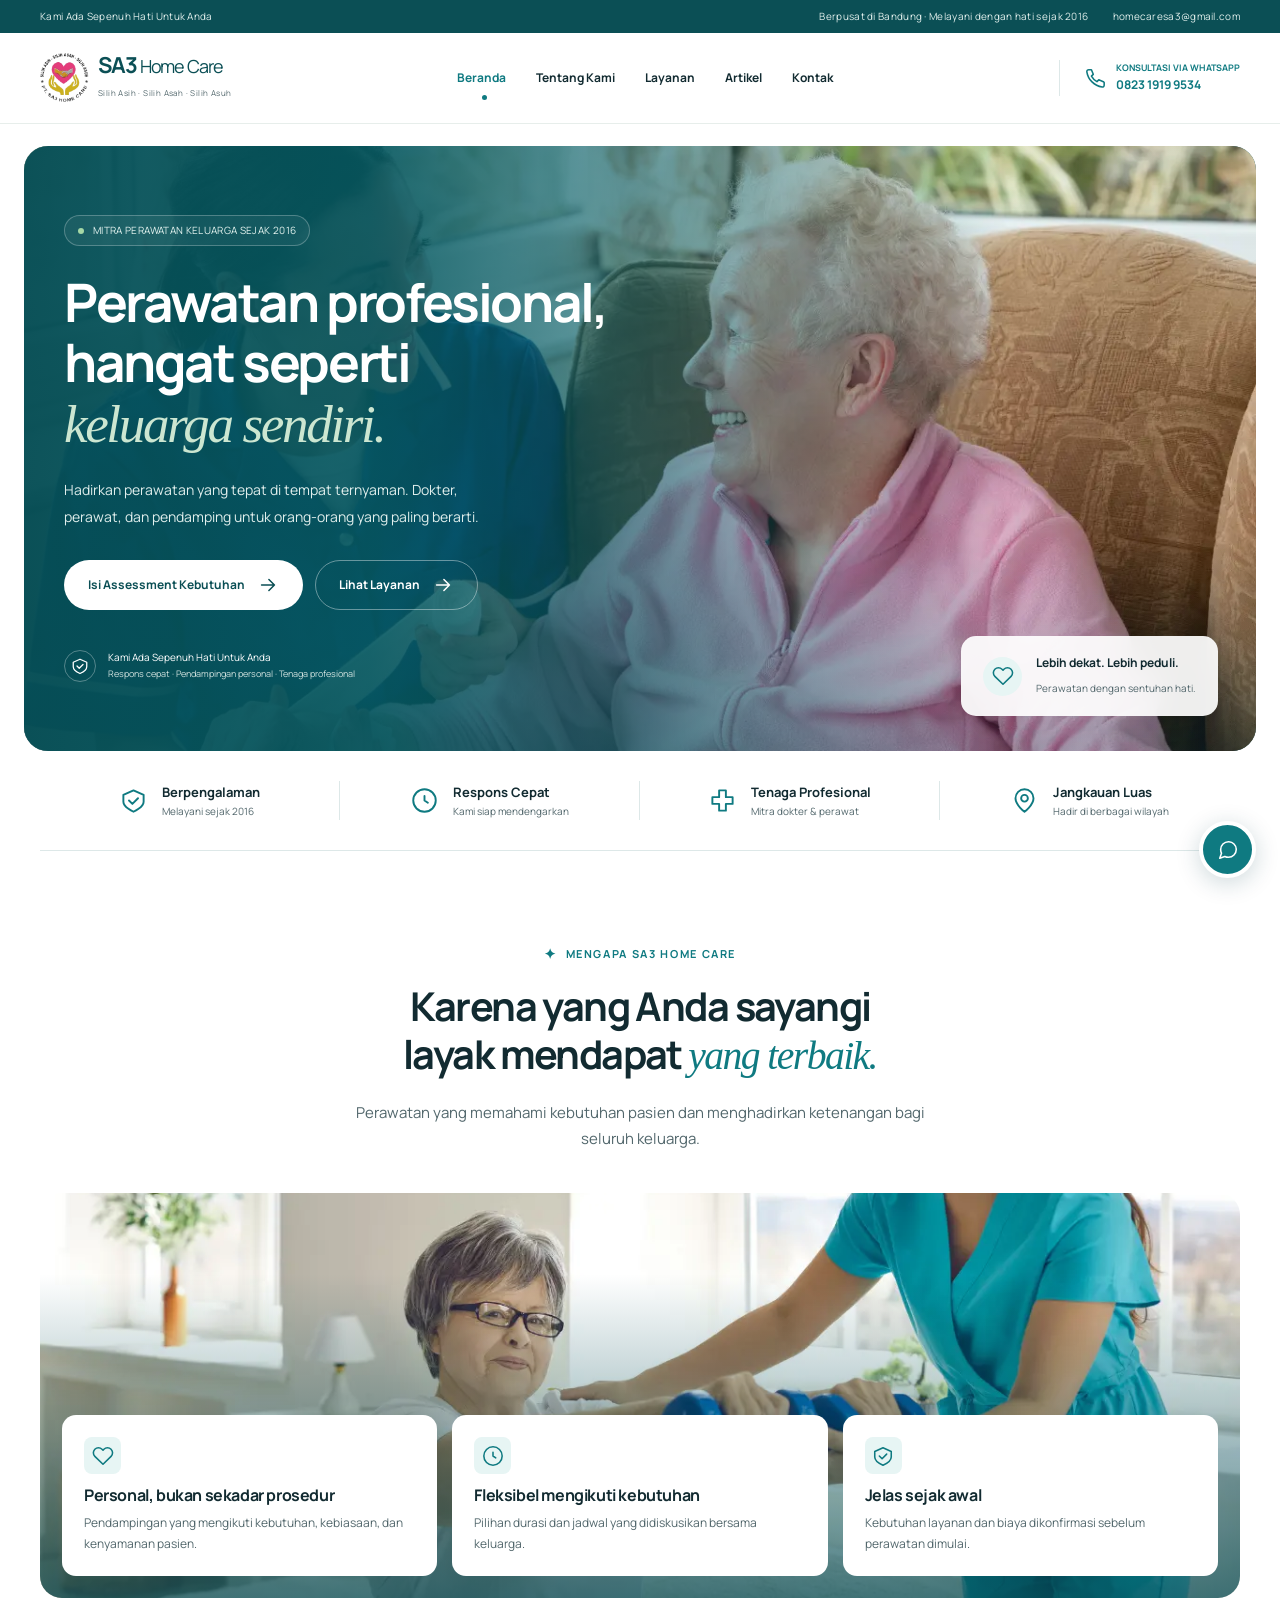
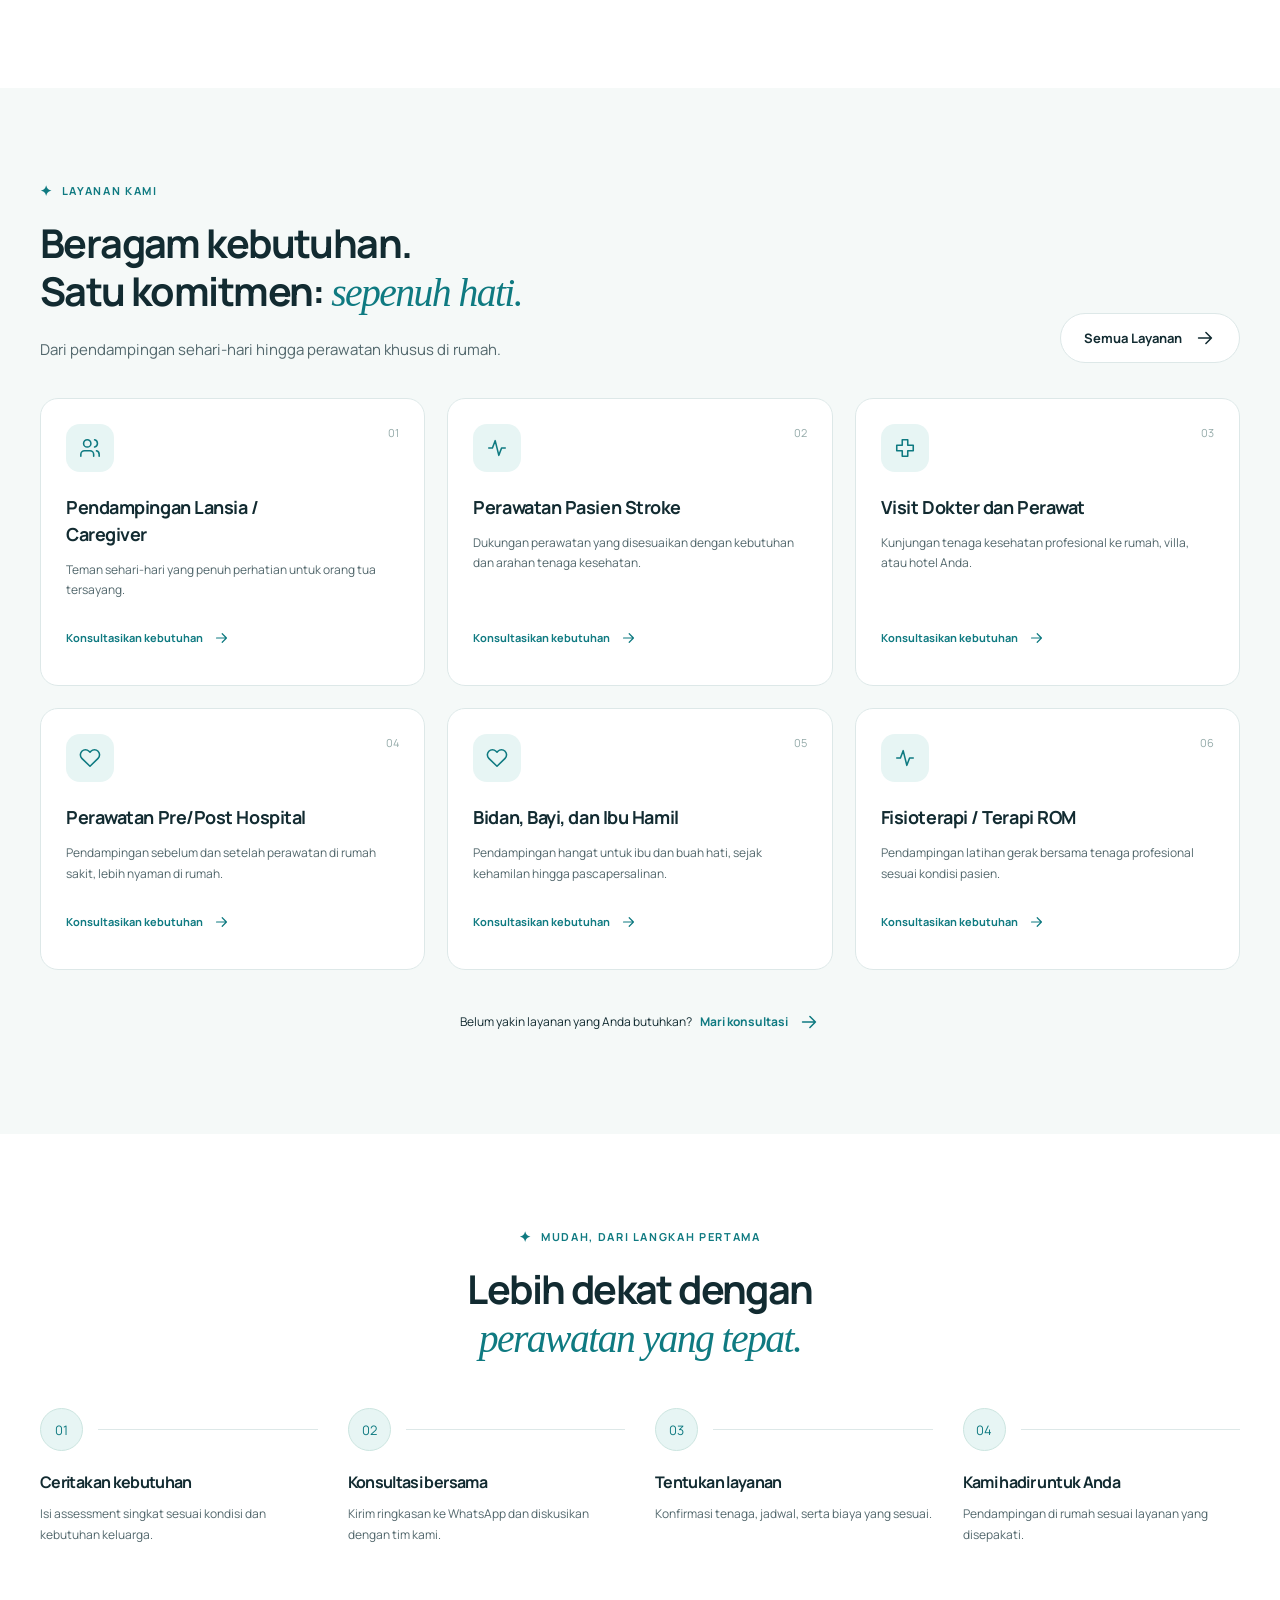
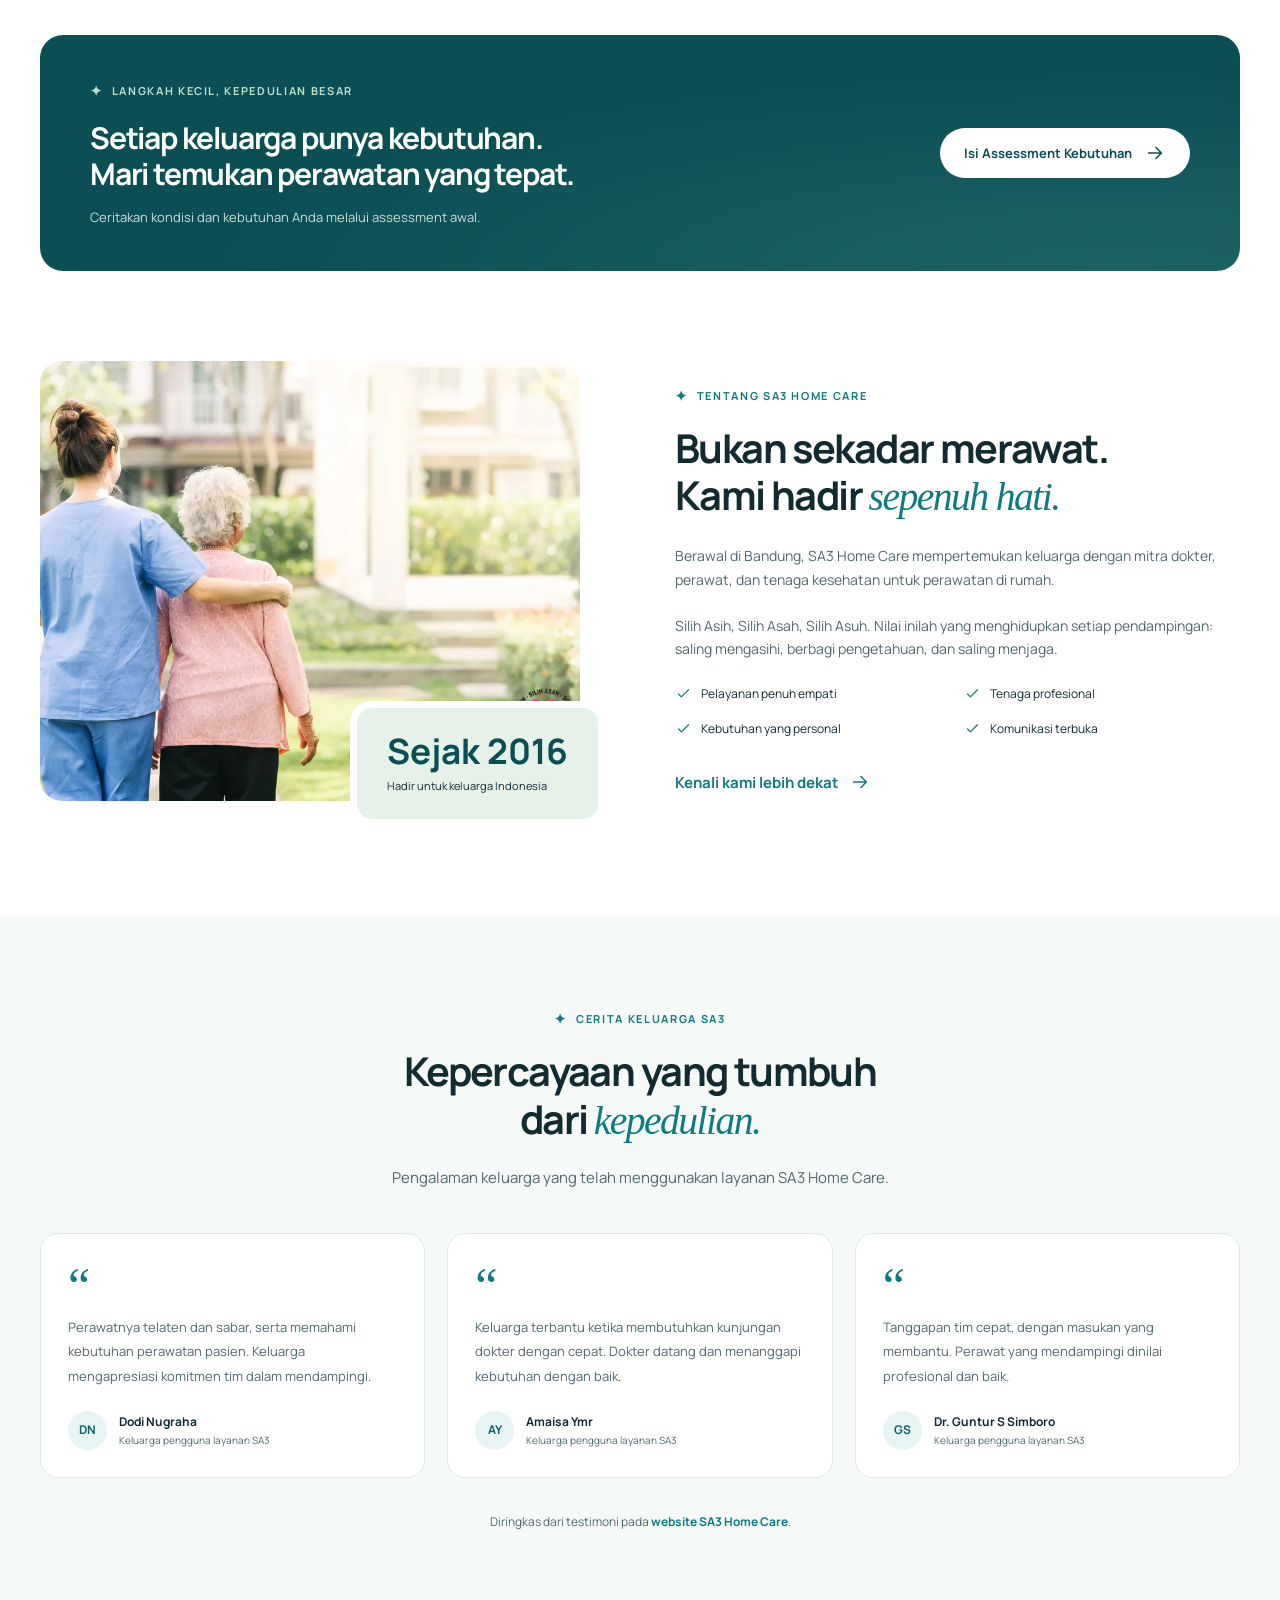
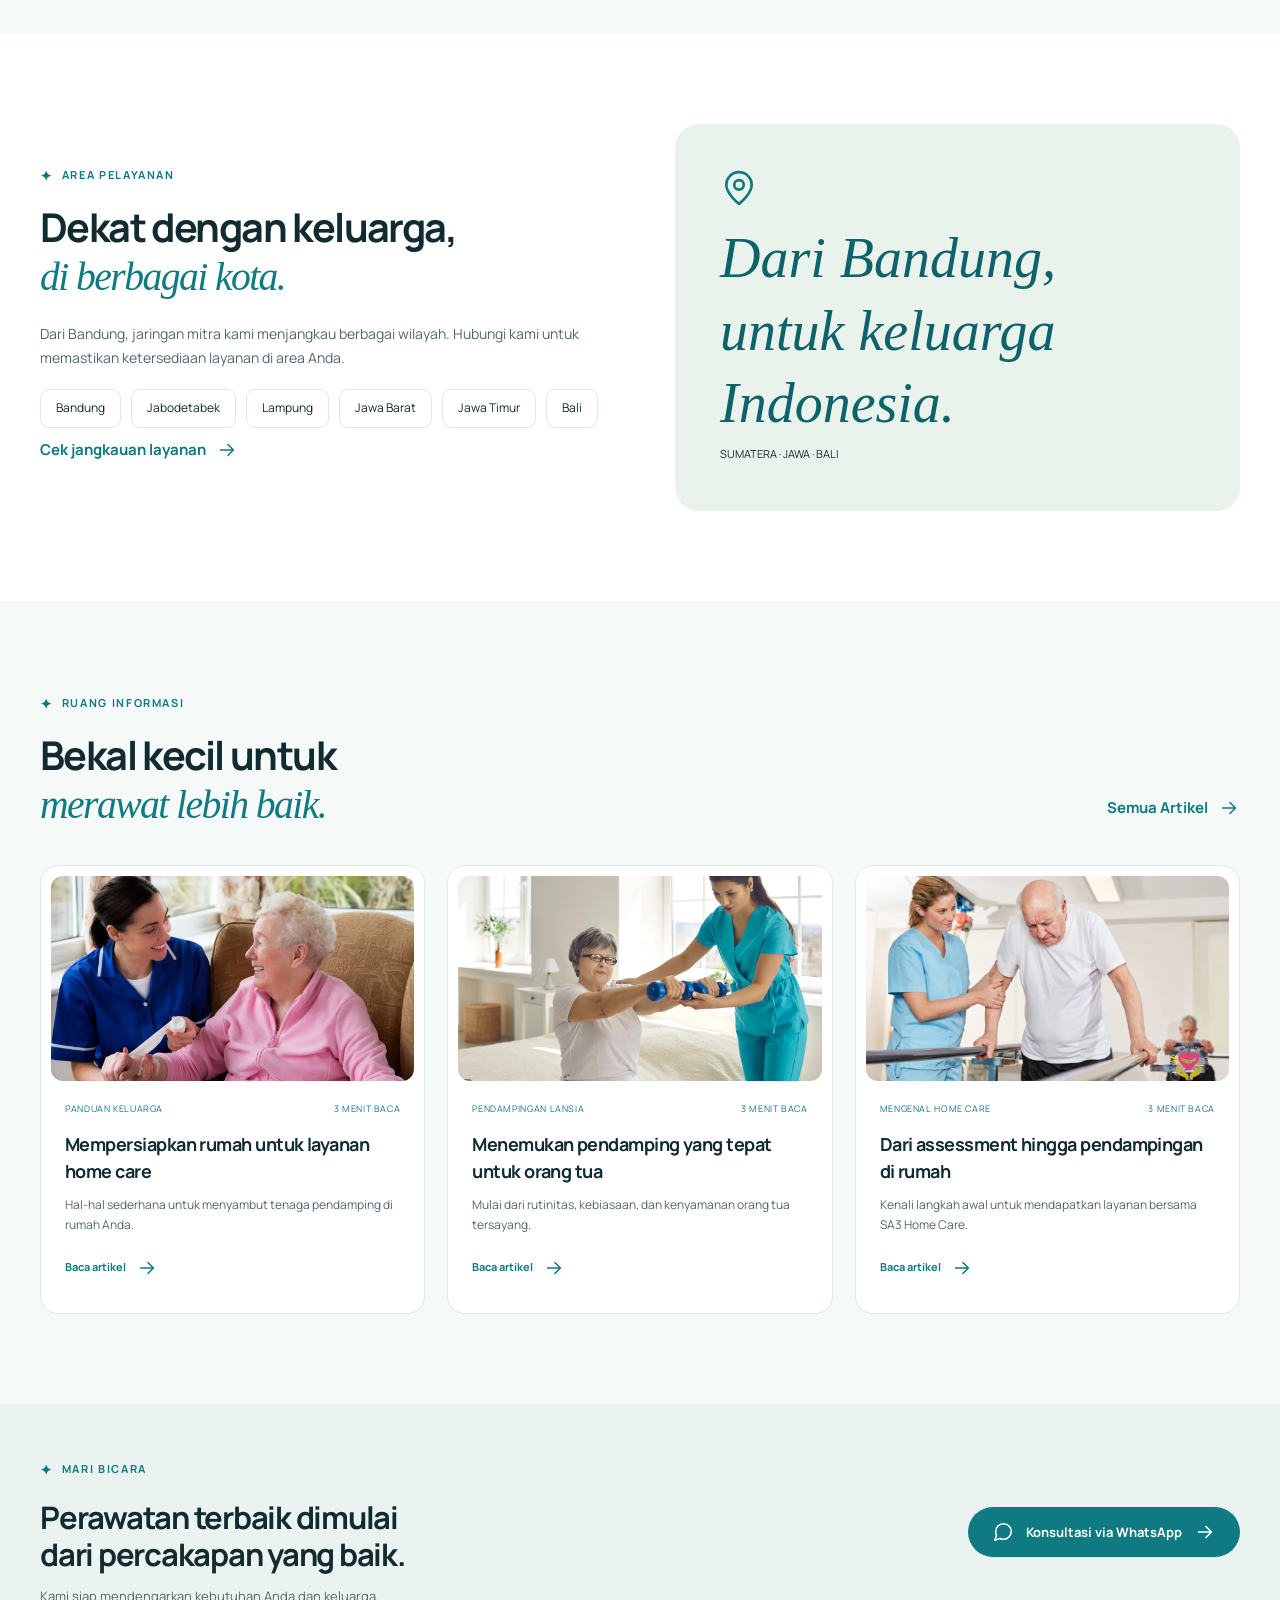
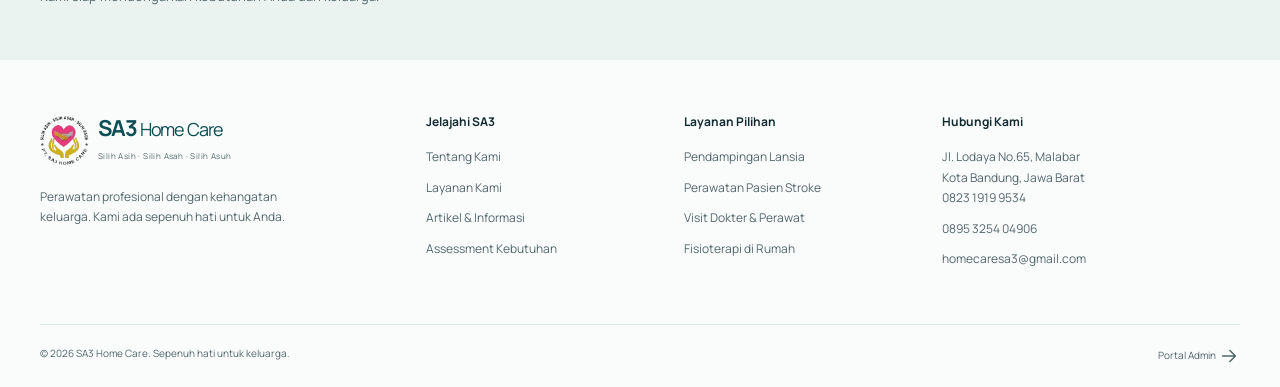
==== index.html @ a584eeb0 "go" ====
<!DOCTYPE html>
<html lang="id"><head><meta charset="utf-8"><meta name="viewport" content="width=device-width, initial-scale=1"><meta name="theme-color" content="#0b4f55"><meta name="description" content="SA3 Home Care ? layanan dokter, perawat, dan pendamping lansia di rumah. Kami Ada Sepenuh Hati Untuk Anda."><title>Beranda | SA3 Home Care</title><link rel="icon" href="assets/images/logo.png"><link rel="preload" href="assets/fonts/manrope.ttf" as="font" type="font/ttf" crossorigin><link rel="stylesheet" href="assets/vendor/aos/aos.css"><link rel="stylesheet" href="css/reset.css"><link rel="stylesheet" href="css/tokens.css"><link rel="stylesheet" href="css/base.css"><link rel="stylesheet" href="css/components.css"><link rel="stylesheet" href="css/public.css"><link rel="stylesheet" href="css/responsive.css"></head>
<body data-page="index" class="public-page"><a class="skip-link" href="#main-content">Lewati ke konten</a><div id="site-header"></div><main id="main-content"><div class="loading-state">Memuat SA3 Home Care?</div></main><div id="site-footer"></div><noscript><p class="noscript">Aktifkan JavaScript untuk menggunakan website dan assessment SA3 Home Care. Hubungi 0823 1919 9534 untuk informasi layanan.</p></noscript><script src="assets/vendor/aos/aos.js"></script><script type="module" src="js/public.js"></script></body></html>
---- css/tokens.css ----
@font-face{font-family:Manrope;src:url('../assets/fonts/manrope.ttf') format('truetype');font-weight:400;font-display:swap}
@font-face{font-family:Manrope;src:url('../assets/fonts/manrope-bold.ttf') format('truetype');font-weight:600 800;font-display:swap}
:root{--brand-900:#0b4f55;--brand-800:#0e6269;--brand-700:#0f7a81;--brand-600:#15959a;--brand-100:#e7f5f4;--accent-500:#62b66f;--ink-900:#122b31;--ink-700:#52676c;--surface:#fff;--surface-soft:#f5f9f8;--border:#dde8e8;--danger:#c64545;--warning:#996014;--success:#198754;--radius:22px;--shadow:0 12px 40px #193f4710;--max-width:1200px}
---- css/base.css ----
html{scroll-behavior:smooth;scroll-padding-top:110px}
body{font-family:Manrope,Arial,sans-serif;font-size:15px;line-height:1.7;color:var(--ink-900);background:var(--surface)}
::selection{background:#c4e7de}
h1,h2,h3,h4{line-height:1.2;letter-spacing:-.04em}
h1{font-size:clamp(38px,4.4vw,65px);font-weight:600}
h2{font-size:clamp(30px,3.1vw,43px);font-weight:600}
h3{font-size:21px;font-weight:700}
p{color:var(--ink-700)}
h1 em,h2 em{font-family:Georgia,serif;font-weight:400;color:var(--brand-700)}
.container{width:min(var(--max-width),calc(100% - 80px));margin-inline:auto}
.section{padding-block:90px}
.soft{background:var(--surface-soft)}
.icon{width:22px;height:22px;vertical-align:middle}
.eyebrow{font-size:11px;letter-spacing:.15em;font-weight:800;color:var(--brand-700);display:inline-flex;align-items:center;gap:8px;margin-bottom:17px}
.eyebrow::before{content:'✦';font-size:14px}
.section-heading{max-width:620px;margin:0 auto 42px;text-align:center}
.section-heading p{margin-top:20px}
.section-heading.left{margin:0;max-width:600px;text-align:left}
.section-top{display:flex;align-items:end;justify-content:space-between;gap:25px;margin-bottom:35px}
.muted{color:var(--ink-700)}
.small{font-size:12px}
.grid-3{display:grid;grid-template-columns:repeat(3,minmax(0,1fr));gap:22px}
.grid-2{display:grid;grid-template-columns:repeat(2,minmax(0,1fr));gap:24px}
.actions{display:flex;flex-wrap:wrap;align-items:center;gap:12px}
.stack{display:grid;gap:22px}
.skip-link{position:fixed;top:-100px;left:20px;z-index:200;background:white;padding:10px}
.skip-link:focus{top:5px}
:focus-visible{outline:3px solid #c19627;outline-offset:4px}
.text-link{font-weight:700;color:var(--brand-700);display:inline-flex;align-items:center;gap:10px;min-height:44px}
.text-link:hover{gap:15px}
.content-copy p+p{margin-top:20px}
.content-copy h2{margin-bottom:24px}
.content-copy h3{margin:25px 0 12px}
.content-copy a{text-decoration:underline;color:var(--brand-700)}
.empty-state{text-align:center;padding:60px 25px}
.empty-state>.icon{height:45px;width:45px;color:var(--brand-700);margin-bottom:16px}
.empty-state p{margin:15px 0 22px}
.noscript{padding:20px;background:#fff1d7}
.loading-state{padding:80px;text-align:center}
---- css/components.css ----
.btn{display:inline-flex;align-items:center;justify-content:center;gap:12px;min-height:48px;padding:13px 23px;border:1px solid transparent;border-radius:100px;font-size:13px;font-weight:700;background:var(--brand-700);color:white;transition:background .2s,transform .2s}
.btn:hover{background:var(--brand-900);transform:translateY(-2px)}
.btn:active{transform:translateY(0)}
.btn-white{background:#fff;color:var(--brand-900)}
.btn-white:hover{background:#e7f5f4}
.btn-outline{background:transparent;border-color:#ffffff65;color:#fff}
.btn-outline:hover{background:#ffffff18}
.btn-light{background:#fff;border-color:var(--border);color:var(--ink-900)}
.btn-light:hover{background:var(--brand-100)}
.btn-danger{background:var(--danger);color:white}
.btn-danger:hover{background:#a33232}
.icon-button{width:44px;height:44px;display:inline-grid;place-items:center;border:1px solid var(--border);background:white;border-radius:12px}
.icon-button:hover{background:var(--brand-100)}
.card{background:white;border:1px solid var(--border);border-radius:var(--radius);padding:28px;min-width:0}
.icon-box{width:48px;height:48px;border-radius:14px;background:var(--brand-100);color:var(--brand-700);display:grid;place-items:center;margin-bottom:20px}
.tag{display:inline-flex;padding:5px 12px;background:var(--brand-100);border-radius:50px;font-size:11px;color:var(--brand-800);font-weight:700}
.form-field{display:flex;flex-direction:column;gap:8px;font-size:13px;font-weight:700;min-width:0}
.form-field input,.form-field select,.form-field textarea,.input{border:1px solid #d4e1df;background:white;border-radius:10px;padding:12px 14px;min-height:48px;color:var(--ink-900);width:100%;font-size:16px;font-weight:400}
.form-field textarea{min-height:108px;resize:vertical}
.form-field input:focus,.form-field select:focus,.form-field textarea:focus{outline:2px solid var(--brand-600);outline-offset:1px}
.form-field small{font-weight:400;color:var(--ink-700);font-size:12px}
.field-error{color:var(--danger);font-size:12px;min-height:0}
.form-field [aria-invalid=true]{border-color:var(--danger)}
.full-width{grid-column:1/-1}
.check-label{display:flex;align-items:flex-start;gap:12px;cursor:pointer;font-size:14px;min-height:44px;padding:10px 0}
.check-label input{width:19px;height:19px;flex:0 0 19px;margin:3px 0 0;accent-color:var(--brand-700)}
.callout{display:flex;gap:12px;padding:17px 21px;border:1px solid #e8dcc5;background:#fcf8ef;border-radius:12px;font-size:12px;color:#715422;line-height:1.7}
.callout.info{background:var(--brand-100);border-color:#cde6e3;color:var(--brand-900)}
.toast{position:fixed;bottom:28px;left:50%;transform:translateX(-50%);padding:15px 24px;border-radius:12px;background:var(--brand-900);color:white;z-index:200;box-shadow:var(--shadow);width:max-content;max-width:calc(100% - 32px)}
.toast.error{background:#9a3232}
.confirm-dialog{border:0;border-radius:22px;max-width:480px;width:calc(100% - 32px);padding:32px;box-shadow:var(--shadow)}
.confirm-dialog::backdrop{background:#0b2c3680;backdrop-filter:blur(3px)}
.confirm-dialog h2{font-size:26px}
.confirm-dialog p{margin:15px 0 25px}
.confirm-dialog .actions{justify-content:end;margin-top:25px}
.status-chip{display:inline-flex;gap:6px;align-items:center;background:#e8f4f4;color:#15777b;padding:5px 10px;font-size:11px;font-weight:700;border-radius:6px;white-space:nowrap}
.status-chip span{height:5px;width:5px;border-radius:50%;background:currentColor}
.status-1{background:#eef0fd;color:#5c63b0}
.status-2{background:#fff4de;color:#98620b}
.status-3{background:#e8f1fd;color:#426ca5}
.status-4{background:#e6f5eb;color:#228148}
.status-5{background:#fbecec;color:#b54f4f}
.summary-group h3{font-size:17px;padding-bottom:13px;margin-bottom:16px;border-bottom:1px solid var(--border)}
.summary-group dl{margin:0;display:grid;grid-template-columns:1fr 1fr;gap:15px}
.summary-group dt{font-size:11px;color:var(--ink-700)}
.summary-group dd{margin:4px 0 0;font-size:14px;white-space:pre-wrap;overflow-wrap:anywhere}
.summary-group{min-width:0}
.summary-group+.summary-group{margin-top:28px}
---- css/public.css ----
.top-strip{height:33px;background:var(--brand-900);color:#e1efec;font-size:10px;letter-spacing:.03em}
.top-strip .container{display:flex;justify-content:space-between;align-items:center;height:100%}
.top-strip a{margin-left:22px}
.site-header{height:91px;background:#fffffffa;position:sticky;top:0;z-index:40;border-bottom:1px solid #e7eeeb;backdrop-filter:blur(12px)}
.navbar{height:100%;display:flex;align-items:center;justify-content:space-between;gap:25px}
.brand{display:flex;align-items:center;gap:9px;flex-shrink:0}
.brand img{width:49px;height:49px;object-fit:contain}
.brand strong{font-size:22px;letter-spacing:-.05em;display:block;line-height:1.2;color:var(--brand-900)}
.brand strong span{font-weight:500;font-size:18px}
.brand small{font-size:8px;letter-spacing:.05em;color:var(--ink-700)}
.nav-links{display:flex;align-items:center;gap:30px}
.nav-links>a{font-size:12px;font-weight:600;position:relative;padding-block:16px}
.nav-links>a.active{color:var(--brand-700)}
.nav-links>a.active::after{content:'';width:5px;height:5px;border-radius:50%;background:var(--brand-700);position:absolute;bottom:4px;left:50%}
.nav-links>a:hover{color:var(--brand-600)}
.nav-phone{display:flex;align-items:center;gap:10px;color:var(--brand-700);border-left:1px solid var(--border);padding-left:24px}
.nav-phone small{font-size:9px;display:block;font-weight:600}
.nav-phone strong{font-size:12px;display:block}
.menu-toggle{display:none}
.hero-wrap{padding:22px 24px 0}
.hero{position:relative;isolation:isolate;min-height:605px;display:flex;align-items:center;border-radius:24px;overflow:hidden;background:var(--brand-900)}
.hero-image{position:absolute;inset:0;width:100%;height:100%;object-fit:cover;object-position:center 45%;z-index:-2}
.hero::after{content:'';position:absolute;inset:0;background:linear-gradient(90deg,#064e55f7 0%,#065961e8 28%,#0961698c 53%,#0a525b08 80%),linear-gradient(0deg,#064e554a,transparent 35%);z-index:-1}
.hero .container{padding-block:65px}
.hero-content{max-width:650px}
.hero-badge{display:inline-flex;align-items:center;gap:9px;border:1px solid #ffffff40;background:#ffffff0e;color:#e5f4f0;border-radius:30px;padding:6px 13px;font-size:10px;letter-spacing:.035em;margin-bottom:26px}
.hero-badge span{height:6px;width:6px;background:#a5d8a6;border-radius:50%}
.hero h1{font-size:clamp(38px,4.15vw,60px);color:white;line-height:1.13;letter-spacing:-.045em}
.hero h1 em{color:#cce6d1}
.hero p{max-width:415px;color:#e0eeec;font-size:14px;margin:23px 0 30px;line-height:1.9}
.hero .btn{font-size:12px;min-height:49px}
.hero-bottom{margin-top:39px;display:flex;align-items:center;gap:12px;color:white;font-size:10px}
.hero-bottom .icon{width:32px;height:32px;padding:6px;border:1px solid #ffffff50;border-radius:50%}
.hero-bottom span{display:block;color:#d0e1de;font-size:9px}
.hero-note{position:absolute;right:38px;bottom:35px;background:#ffffffec;backdrop-filter:blur(12px);padding:17px 22px;border-radius:15px;display:flex;align-items:center;gap:14px;box-shadow:var(--shadow)}
.hero-note .icon-box{margin:0;width:39px;height:39px;border-radius:50%}
.hero-note strong{display:block;font-size:12px}
.hero-note small{font-size:10px;color:var(--ink-700)}
.trust-strip{display:grid;grid-template-columns:repeat(4,1fr);padding:30px 0;border-bottom:1px solid var(--border)}
.trust-item{display:flex;gap:15px;justify-content:center;align-items:center;border-right:1px solid var(--border)}
.trust-item:last-child{border:0}
.trust-item>.icon{color:var(--brand-700);width:27px;height:27px}
.trust-item strong{display:block;font-size:13px}
.trust-item small{display:block;font-size:10px;color:var(--ink-700)}
.why-visual{height:405px;position:relative;border-radius:22px;overflow:hidden;display:flex;align-items:end;padding:22px}
.why-visual>img{position:absolute;inset:0;width:100%;height:100%;object-fit:cover;object-position:center 55%}
.why-visual::after{content:'';position:absolute;inset:0;background:linear-gradient(0deg,#064b55bb,transparent 80%)}
.why-cards{position:relative;z-index:1;display:grid;grid-template-columns:repeat(3,1fr);gap:15px;width:100%}
.why-cards .card{padding:22px;border:0;border-radius:14px}
.why-cards .icon-box{width:37px;height:37px;border-radius:8px;margin-bottom:12px}
.why-cards h3{font-size:16px;letter-spacing:-.025em}
.why-cards p{font-size:12px;margin-top:8px}
.service-card{display:flex;flex-direction:column;padding:25px;border-radius:18px;background:#fff;border:1px solid var(--border);transition:box-shadow .2s,transform .2s}
.service-card:hover{transform:translateY(-4px);box-shadow:var(--shadow)}
.service-card .service-top{display:flex;justify-content:space-between;align-items:start}
.service-card .service-no{font-size:11px;color:#94aaa9}
.service-card h3{font-size:18px;margin:2px 0 12px;max-width:270px;line-height:1.5;letter-spacing:-.025em}
.service-card p{font-size:12px;flex:1}
.service-card .text-link{margin-top:16px;font-size:11px}
.service-card .text-link .icon{width:17px}
.service-footer{display:flex;justify-content:center;gap:8px;align-items:center;flex-wrap:wrap;margin-top:30px;font-size:12px}
.steps{display:grid;grid-template-columns:repeat(4,1fr);gap:30px;margin-top:45px}
.step-number{display:flex;align-items:center;gap:15px;margin-bottom:22px}
.step-number span{display:grid;place-items:center;width:43px;height:43px;background:var(--brand-100);border:1px solid #cce5e0;border-radius:50%;font-size:13px;color:var(--brand-700);flex-shrink:0}
.step-number::after{content:'';height:1px;flex:1;background:var(--border)}
.steps h3{font-size:16px;margin-bottom:12px}
.steps p{font-size:12px}
.cta-banner{border-radius:23px;background:radial-gradient(ellipse at 90% 100%,#43897f55,transparent 60%),var(--brand-900);color:white;display:flex;align-items:center;justify-content:space-between;gap:35px;padding:43px 50px;position:relative;overflow:hidden}
.cta-banner h2{font-size:30px;max-width:530px}
.cta-banner p{color:#c8dedb;font-size:13px;margin-top:14px}
.cta-banner .eyebrow{color:#b9dfcd}
.cta-banner .btn{flex-shrink:0}
.about-grid{display:grid;grid-template-columns:1fr 1fr;gap:70px;align-items:center}
.about-photo{position:relative;padding:0 25px 25px 0}
.about-photo>img{width:100%;height:440px;object-fit:cover;border-radius:22px}
.about-label{position:absolute;bottom:0;right:0;background:#e6f1e9;border:7px solid white;border-radius:22px;padding:22px 30px}
.about-label strong{font-size:35px;color:var(--brand-900);display:block;line-height:1.2}
.about-label small{font-size:11px}
.about-copy>p{margin:22px 0;font-size:14px}
.values{display:grid;grid-template-columns:1fr 1fr;gap:13px;margin-bottom:20px}
.values span{font-size:12px;display:flex;gap:9px;align-items:center}
.values .icon{width:17px;color:var(--brand-700)}
.testimonial{padding:27px;background:white;border:1px solid var(--border);border-radius:18px}
.quote-mark{font-family:Georgia,serif;font-size:50px;height:44px;color:var(--brand-700);line-height:1}
.testimonial blockquote{margin:10px 0 22px;font-size:13px;line-height:1.9;color:var(--ink-700)}
.person{display:flex;align-items:center;gap:12px}
.avatar{display:grid;place-items:center;flex-shrink:0;width:39px;height:39px;border-radius:50%;color:var(--brand-800);background:var(--brand-100);font-size:12px;font-weight:700}
.person strong{display:block;font-size:12px}
.person small{display:block;font-size:10px;color:var(--ink-700)}
.coverage{display:grid;grid-template-columns:1fr 1fr;align-items:center;gap:70px}
.coverage p{margin:20px 0;font-size:14px}
.area-tags{display:flex;gap:10px;flex-wrap:wrap}
.area-tags span{border:1px solid var(--border);padding:8px 15px;border-radius:9px;font-size:12px}
.coverage-art{background:#eaf2ec;border-radius:24px;padding:45px;position:relative;overflow:hidden}
.coverage-art .island{font-family:Georgia,serif;font-style:italic;font-size:56px;color:var(--brand-800);line-height:1.3}
.coverage-art small{font-size:11px}
.coverage-art .icon{width:38px;height:38px;margin-bottom:15px;color:var(--brand-700)}
.blog-card{border:1px solid var(--border);padding:10px;border-radius:18px;background:white;overflow:hidden}
.blog-card img{width:100%;height:205px;object-fit:cover;border-radius:12px}
.blog-body{padding:20px 14px 13px}
.blog-meta{display:flex;justify-content:space-between;color:var(--brand-700);font-size:9px;letter-spacing:.07em;margin-bottom:15px}
.blog-card h3{font-size:18px;line-height:1.5;letter-spacing:-.03em}
.blog-card p{font-size:12px;margin-top:10px}
.blog-card .text-link{font-size:11px;margin-top:10px}
.contact-band{background:#eaf3ef;padding:53px 0}
.contact-band .container{display:flex;align-items:center;justify-content:space-between;gap:30px}
.contact-band h2{font-size:31px}
.contact-band p{font-size:13px;margin-top:12px}
.footer{background:#fafcfb;padding:55px 0 0}
.footer-grid{display:grid;grid-template-columns:1.6fr 1fr 1fr 1.4fr;gap:45px;padding-bottom:45px}
.footer-brand p{font-size:12px;margin-top:20px;max-width:260px}
.footer h3{font-size:12px;letter-spacing:0;margin-bottom:18px}
.footer a:not(.brand){font-size:12px;display:block;color:var(--ink-700);margin-bottom:10px}
.footer a:hover{color:var(--brand-700)}
.footer p{font-size:12px}
.footer-bottom{border-top:1px solid var(--border);padding:20px 0;display:flex;justify-content:space-between;font-size:10px;color:var(--ink-700)}
.footer-bottom a{font-size:10px!important;margin:0!important}
.floating-wa{position:fixed;bottom:22px;right:24px;z-index:35;background:var(--brand-700);border:4px solid #fff;border-radius:50%;width:57px;height:57px;display:grid;place-items:center;color:white;box-shadow:0 5px 25px #093e4933}
.floating-wa:hover{background:var(--brand-900);transform:translateY(-3px)}
.page-hero{text-align:center;background:var(--surface-soft);padding:65px 24px}
.page-hero h1{font-size:46px}
.page-hero p{max-width:600px;margin:20px auto 0;font-size:14px}
.page-hero .eyebrow{margin-bottom:14px}
.service-search{max-width:560px;margin:0 auto 35px}
.contact-card .icon-box{margin-top:10px}
.contact-card h3{margin-bottom:12px}
.contact-card p{margin-bottom:15px}
.contact-card a{overflow-wrap:anywhere}
.article{max-width:800px;margin:auto}
.article>img{width:100%;height:340px;object-fit:cover;border-radius:20px;margin-bottom:30px}
.article h1{font-size:40px;margin:15px 0 25px}
.article p{margin:20px 0}
.article li{margin:15px 0}
.article h2{font-size:26px;margin-top:35px}
---- css/responsive.css ----
html:not(.aos-ready) [data-aos]{opacity:1!important;transform:none!important}
@media(min-width:1600px){.hero-wrap{max-width:1570px;margin:auto}
}
@media(max-width:1200px){.container{width:calc(100% - 64px)}
.nav-links{gap:20px}
.nav-phone{padding-left:15px}
.brand strong{font-size:20px}
.brand strong span{font-size:16px}
.hero-content{max-width:520px}
.hero-note{right:25px}
.dashboard-grid{grid-template-columns:minmax(0,1fr) 250px}
.admin-main{padding:26px 24px}
.admin-sidebar{width:225px}
.admin-body{margin-left:225px}
.kpi-grid{gap:12px}
.kpi-card{padding:17px}
.data-table .person .avatar{display:none}
.detail-layout{grid-template-columns:minmax(0,1fr) 280px}
.filters{grid-template-columns:1fr 1fr}
.about-grid,.coverage{gap:40px}
.cta-banner{padding:35px}
.cta-banner h2{font-size:27px}
}
@media(max-width:1023px){.nav-links{position:absolute;top:100%;left:0;right:0;background:white;border-bottom:1px solid var(--border);padding:20px 32px;display:none;box-shadow:var(--shadow)}
.nav-links.is-open{display:flex;flex-direction:column;align-items:stretch;gap:0}
.nav-links>a{padding:14px}
.nav-links>a.active::after{left:auto;right:15px;bottom:22px}
.menu-toggle{display:inline-grid}
.nav-phone{margin-left:auto;border:0}
.hero-content{max-width:470px}
.hero h1{font-size:49px}
.hero-note{padding:12px;bottom:24px;right:24px}
.hero-note strong{font-size:10px}
.hero-note small{font-size:9px}
.hero-note .icon-box{width:31px;height:31px}
.hero{min-height:580px}
.hero::after{background:linear-gradient(90deg,#064e55f5 0%,#065961dd 35%,#09616970 70%,#0a525b25)}
.trust-item{gap:9px}
.trust-item strong{font-size:11px}
.trust-item small{font-size:9px}
.section{padding-block:65px}
.grid-3{gap:17px}
.service-card{padding:20px}
.service-card h3{font-size:16px}
.section-heading p{font-size:13px}
.why-cards .card{padding:17px}
.why-cards h3{font-size:14px}
.why-cards p{font-size:11px}
.about-photo>img{height:390px}
.about-label{padding:17px}
.about-label strong{font-size:28px}
.values{grid-template-columns:1fr}
.footer-grid{gap:25px;grid-template-columns:1.4fr 1fr 1fr}
.footer-grid>div:last-child{grid-column:1/-1;display:flex;align-items:start;justify-content:space-between;gap:20px}
.footer-grid>div:last-child h3{display:none}
.steps{gap:20px}
.cta-banner{gap:25px}
.cta-banner h2{font-size:25px}
.cta-banner .btn{font-size:11px;padding-inline:18px}
.admin-sidebar{transform:translateX(-100%);transition:transform .2s;width:248px}
.admin-sidebar.is-open{transform:translateX(0)}
.admin-body{margin:0}
.admin-topbar{padding:0 25px;height:72px}
.admin-breadcrumb{margin-right:auto}
.drawer-backdrop.is-open{display:block;position:fixed;inset:0;z-index:50;border:0;background:#0a283b66}
.drawer-open{overflow:hidden}
.kpi-grid{grid-template-columns:repeat(4,1fr)}
.login-visual{padding:35px}
.login-visual h1{font-size:38px}
.assessment-layout{grid-template-columns:210px 1fr}
.wizard-sidebar{padding:23px}
.form-card{padding:26px}
.coverage-art{padding:30px}
.coverage-art .island{font-size:43px}
}
@media(max-width:767px){.container{width:calc(100% - 40px)}
.top-strip{height:28px}
.top-strip .container{justify-content:center}
.top-strip .container>span:last-child{display:none}
.site-header{height:77px}
.brand img{width:42px;height:42px}
.brand strong{font-size:20px}
.brand strong span{font-size:16px}
.brand small{font-size:7px}
.nav-phone{display:none}
.hero-wrap{padding:12px 12px 0}
.hero{min-height:680px;border-radius:18px;align-items:start}
.hero .container{padding-top:36px;padding-bottom:220px;width:calc(100% - 42px)}
.hero h1{font-size:clamp(35px,7.8vw,53px);line-height:1.14}
.hero-image{object-position:65% center}
.hero::after{background:linear-gradient(180deg,#064e55f5 0%,#065961eb 30%,#09616970 65%,#0a525b20)}
.hero p{font-size:13px;max-width:370px;margin:20px 0 24px}
.hero-badge{font-size:8px;margin-bottom:23px;padding:5px 10px}
.hero .actions{gap:9px}
.hero .btn{font-size:10px;padding:12px 16px;gap:8px;min-height:46px}
.hero .btn .icon{width:16px}
.hero-bottom{margin-top:24px;font-size:9px}
.hero-bottom span{font-size:8px}
.hero-note{right:17px;bottom:17px;left:17px;width:max-content}
.trust-strip{grid-template-columns:1fr 1fr;gap:23px 10px;padding-block:26px}
.trust-item{justify-content:start;gap:10px;border:0}
.trust-item .icon{width:25px;height:25px}
.trust-item strong{font-size:11px}
.trust-item small{font-size:9px}
.section{padding-block:52px}
.section-heading{margin-bottom:28px}
.section-heading p{font-size:13px;margin-top:16px}
.eyebrow{font-size:9px;margin-bottom:14px;letter-spacing:.12em}
h2{font-size:32px}
.why-visual{height:auto;min-height:670px;padding:15px;align-items:end}
.why-visual>img{object-position:55% top;height:330px}
.why-visual::after{background:linear-gradient(0deg,#0b4f55 50%,transparent 90%)}
.why-cards{grid-template-columns:1fr;gap:10px;padding-top:250px}
.why-cards .card{padding:18px 19px;display:grid;grid-template-columns:36px 1fr;gap:0 12px}
.why-cards .icon-box{grid-row:1/3;margin:0;width:34px;height:34px}
.why-cards h3{font-size:14px}
.why-cards p{font-size:11px;grid-column:2;margin-top:6px}
.grid-3{grid-template-columns:1fr;gap:17px}
.grid-2{grid-template-columns:1fr}
.section-top{align-items:start;flex-direction:column;gap:20px}
.section-top .btn{min-height:44px;font-size:11px}
.service-card{padding:24px}
.service-card h3{font-size:19px;max-width:none}
.service-card p{font-size:13px}
.steps{grid-template-columns:1fr 1fr;gap:30px 22px;margin-top:25px}
.steps h3{font-size:15px}
.steps p{font-size:12px}
.step-number{margin-bottom:17px}
.cta-banner{padding:29px 25px;flex-direction:column;align-items:start;border-radius:18px;gap:24px}
.cta-banner h2{font-size:26px;line-height:1.3}
.cta-banner p{font-size:12px}
.cta-banner .btn{font-size:11px}
.about-grid{grid-template-columns:1fr;gap:35px}
.about-photo{padding:0 16px 20px 0}
.about-photo>img{height:330px}
.about-label strong{font-size:28px}
.about-copy p{font-size:13px}
.values{grid-template-columns:1fr 1fr}
.values span{font-size:11px}
.coverage{grid-template-columns:1fr;gap:25px}
.coverage-art .island{font-size:45px}
.blog-card img{height:215px}
.contact-band{padding:38px 0}
.contact-band .container{flex-direction:column;align-items:start;gap:24px}
.contact-band h2{font-size:28px}
.footer{padding-top:40px}
.footer-grid{grid-template-columns:1fr 1fr;gap:30px 25px;padding-bottom:25px}
.footer-brand{grid-column:1/-1}
.footer-grid>div:last-child{display:block}
.footer-grid>div:last-child h3{display:block}
.footer-grid>div:last-child a{margin-top:10px}
.footer-bottom{flex-direction:column;gap:12px;padding-bottom:80px}
.floating-wa{width:51px;height:51px;right:15px;bottom:16px}
.page-hero{padding:42px 22px}
.page-hero h1{font-size:36px}
.page-hero p{font-size:13px}
.article h1{font-size:32px}
.article>img{height:240px}
.assessment-intro{padding:32px 0 24px}
.assessment-intro h1{font-size:31px}
.assessment-container{padding:0 16px 45px}
.assessment-layout{grid-template-columns:1fr;gap:18px;margin-top:20px}
.wizard-sidebar{background:transparent;padding:0;color:var(--ink-900);border-radius:0}
.wizard-sidebar h2,.wizard-help{display:none}
.wizard-steps{display:grid;grid-template-columns:repeat(6,1fr);gap:4px}
.wizard-steps li{flex-direction:column;gap:7px;font-size:8px;margin:0;color:#798b8b;text-align:center}
.wizard-steps li.current{color:var(--brand-900)}
.wizard-steps li span{border-color:var(--border);color:var(--ink-700);background:white}
.wizard-steps li.current span{background:var(--brand-700);color:white;border-color:var(--brand-700)}
.wizard-steps li.done span{background:#dceee6;color:var(--brand-700);border-color:#dceee6}
.form-card{padding:23px 19px;border-radius:15px}
.form-card h2{font-size:23px}
.form-card .grid-2{gap:19px}
.form-description{margin-bottom:22px}
.callout{padding:14px;font-size:11px;gap:9px}
.callout>.icon{width:18px;height:18px}
.choice-grid{grid-template-columns:1fr}
.form-field{font-size:12px}
.wizard-actions{position:sticky;bottom:0;background:white;padding:16px 0 0;z-index:2}
.wizard-actions .btn{padding:12px 18px;font-size:12px}
.summary-group dl{grid-template-columns:1fr}
.summary-group dd{font-size:13px}
.success-container{padding:35px 17px 50px}
.success-header h1{font-size:31px}
.success-header p{font-size:12px}
.success-container .card{padding:22px}
.success-actions .btn{font-size:11px;gap:8px;padding:12px 15px}
.success-actions .btn .icon{width:18px}
.admin-main{padding:23px 16px 40px}
.admin-topbar{padding:0 16px;gap:12px}
.admin-breadcrumb{font-size:10px}
.admin-breadcrumb>span,.admin-breadcrumb>strong{display:none}
.admin-user{gap:7px}
.admin-title{align-items:start;flex-wrap:wrap;gap:14px;margin-bottom:20px}
.admin-title h1{font-size:25px}
.admin-title p{font-size:11px}
.admin-title .eyebrow{font-size:8px;margin-bottom:9px}
.date-label{font-size:9px;padding:7px 10px}
.kpi-grid{grid-template-columns:1fr 1fr;gap:12px;margin-bottom:18px}
.kpi-card{padding:18px}
.kpi-card p{font-size:11px}
.kpi-card strong{font-size:28px}
.dashboard-grid,.bottom-grid{grid-template-columns:1fr;gap:18px}
.bottom-grid{margin-top:18px}
.data-table,.table-wrap{display:none}
.mobile-patients{display:grid;padding:0 16px 16px;gap:12px}
.patient-mobile-card{padding:18px;border:1px solid var(--border);border-radius:10px}
.patient-mobile-card>.status-chip{margin-top:14px}
.patient-mobile-card dl{display:grid;grid-template-columns:1fr 1fr;gap:12px;margin:16px 0 3px}
.patient-mobile-card dt{font-size:9px;color:var(--ink-700)}
.patient-mobile-card dd{margin:4px 0 0;font-size:11px;overflow-wrap:anywhere}
.patient-mobile-card .text-link{font-size:11px}
.admin-card-header{padding:19px 17px}
.admin-card-header .text-link{font-size:9px;white-space:nowrap;gap:5px}
.admin-card-header .text-link .icon{width:15px}
.admin-card-header h2{font-size:14px}
.admin-card-header p{font-size:9px}
.chart-body{padding:0 25px 25px}
.chart-legend{grid-template-columns:1fr 1fr;gap:15px}
.donut{width:165px;height:165px}
.donut-inner{width:128px;height:128px}
.filters{padding:17px;gap:14px;grid-template-columns:1fr 1fr}
.filters>.form-field:first-child{grid-column:1/-1}
.filters>.form-field:last-of-type{grid-column:1/-1}
.filters input,.filters select{font-size:16px}
.filter-bottom{display:grid;grid-template-columns:1fr 1fr;gap:12px}
.filter-bottom .form-field{max-width:none}
.detail-layout{grid-template-columns:1fr}
.detail-layout .card{padding:22px}
.detail-layout>aside{grid-row:1}
.detail-layout>aside>.card:not(:first-child){grid-row:auto}
.detail-heading{gap:12px}
.detail-heading h2{font-size:20px}
.settings-grid .card{padding:23px}
.settings-grid .actions .btn{font-size:12px}
.login-page{grid-template-columns:1fr}
.login-visual{min-height:260px;padding:25px}
.login-visual h1{font-size:29px;margin-top:35px}
.login-visual p{font-size:12px;margin:15px 0}
.login-visual>small{display:none}
.login-visual .eyebrow{display:none}
.login-content{padding:35px 0;width:calc(100% - 44px)}
.login-content h2{font-size:28px}
.confirm-dialog{padding:25px}
.confirm-dialog h2{font-size:24px}
}
@media(max-width:359px){.container{width:calc(100% - 32px)}
.hero h1{font-size:33px}
.hero .container{width:calc(100% - 32px)}
.hero .actions{flex-direction:column;align-items:start}
.hero{min-height:725px}
.hero p{font-size:12px}
.hero-bottom{gap:7px}
.hero-bottom span{font-size:7px}
.hero-bottom{font-size:8px}
.trust-item strong{font-size:10px}
.trust-item small{font-size:8px}
.trust-item>.icon{width:22px}
.steps{gap:25px 17px}
.values{grid-template-columns:1fr}
.kpi-grid{grid-template-columns:1fr}
.kpi-card{padding:20px}
.admin-title h1{font-size:22px}
.admin-user>div{display:none}
.chart-legend{grid-template-columns:1fr}
.wizard-steps li{font-size:7px}
.form-card{padding:20px 15px}
.wizard-actions .btn{font-size:10px;padding:11px 14px}
.filters{grid-template-columns:1fr}
.filters>.form-field{grid-column:1}
.filter-bottom{grid-template-columns:1fr}
.footer-grid{gap:25px 15px}
}
@media(max-width:767px){.wizard-actions{position:static}
.assessment-page .floating-wa{display:none}
.footer a:not(.brand){min-height:44px;display:flex;align-items:center;margin-bottom:0}
.nav-phone{min-height:44px}
}
@media(prefers-reduced-motion:reduce){html{scroll-behavior:auto}
*,*::before,*::after{animation-duration:.01ms!important;transition-duration:.01ms!important;animation-iteration-count:1!important;scroll-behavior:auto!important}
[data-aos]{opacity:1!important;transform:none!important}
}
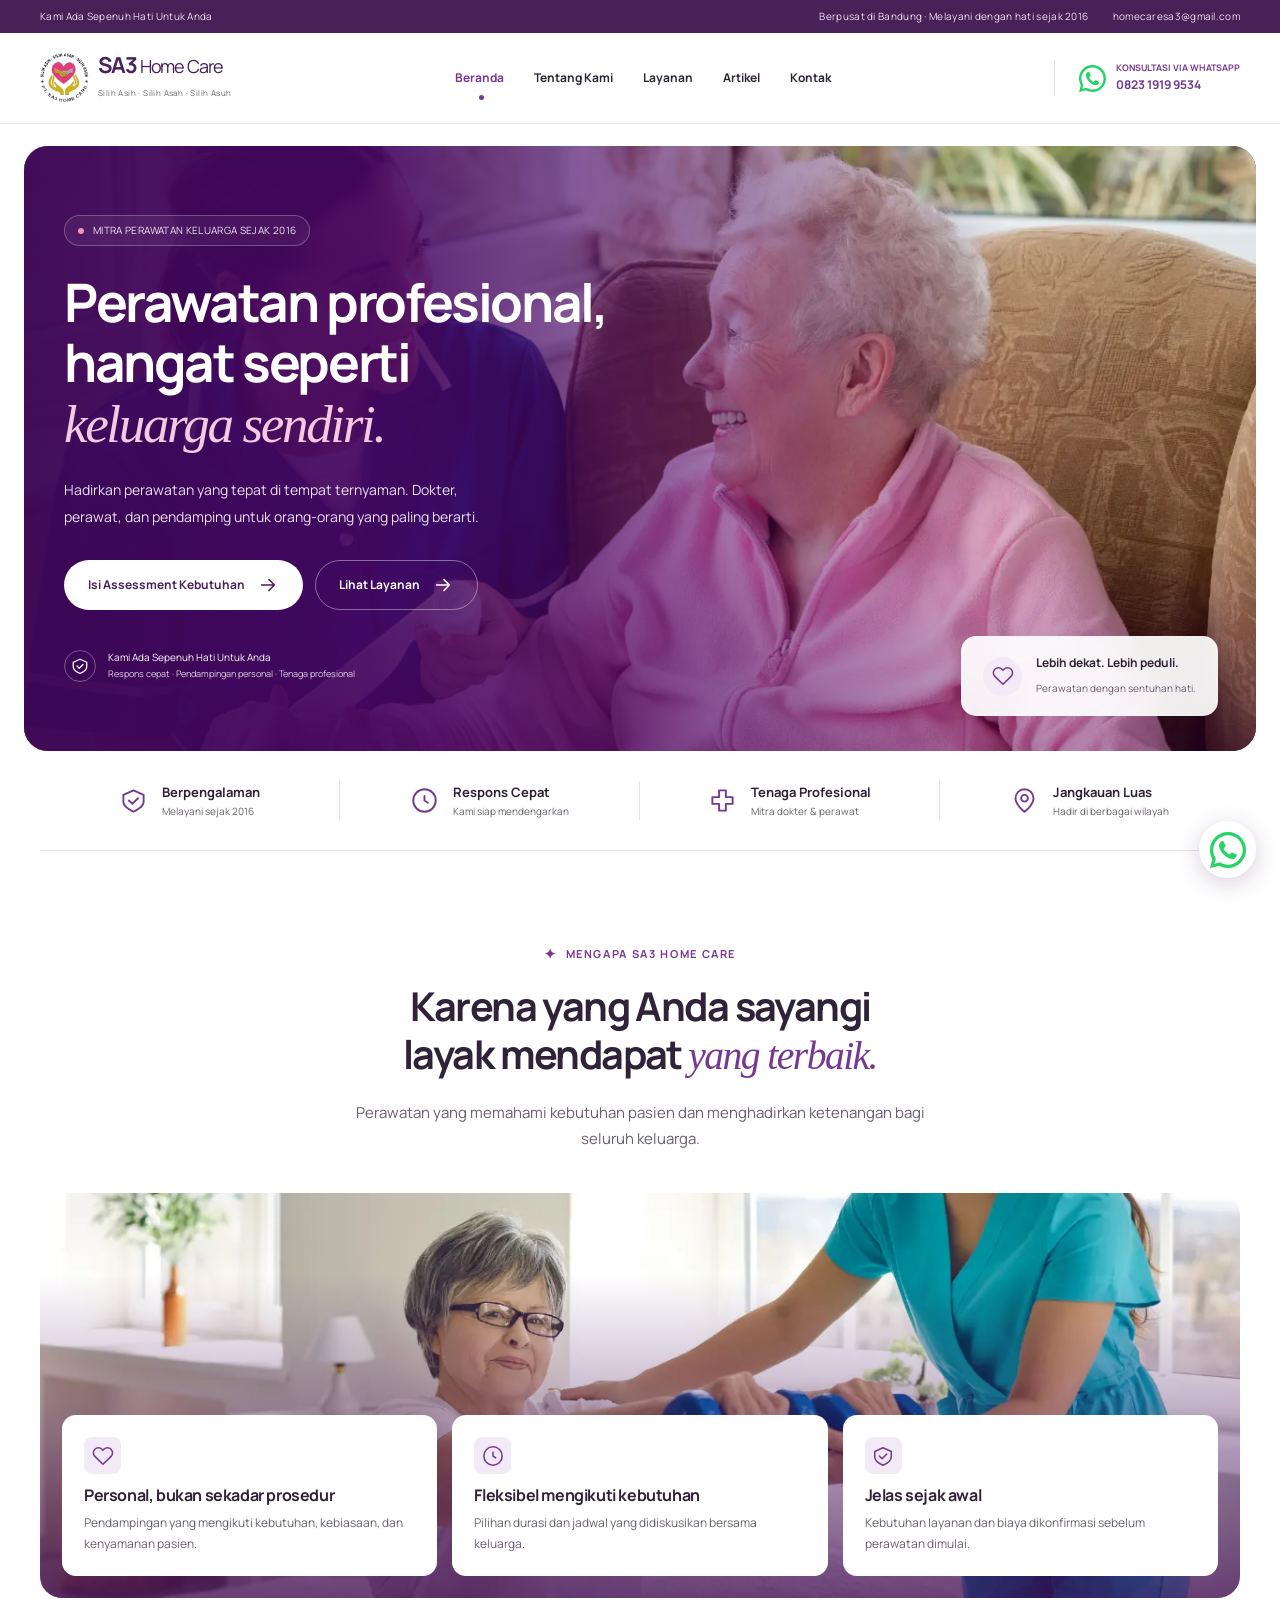
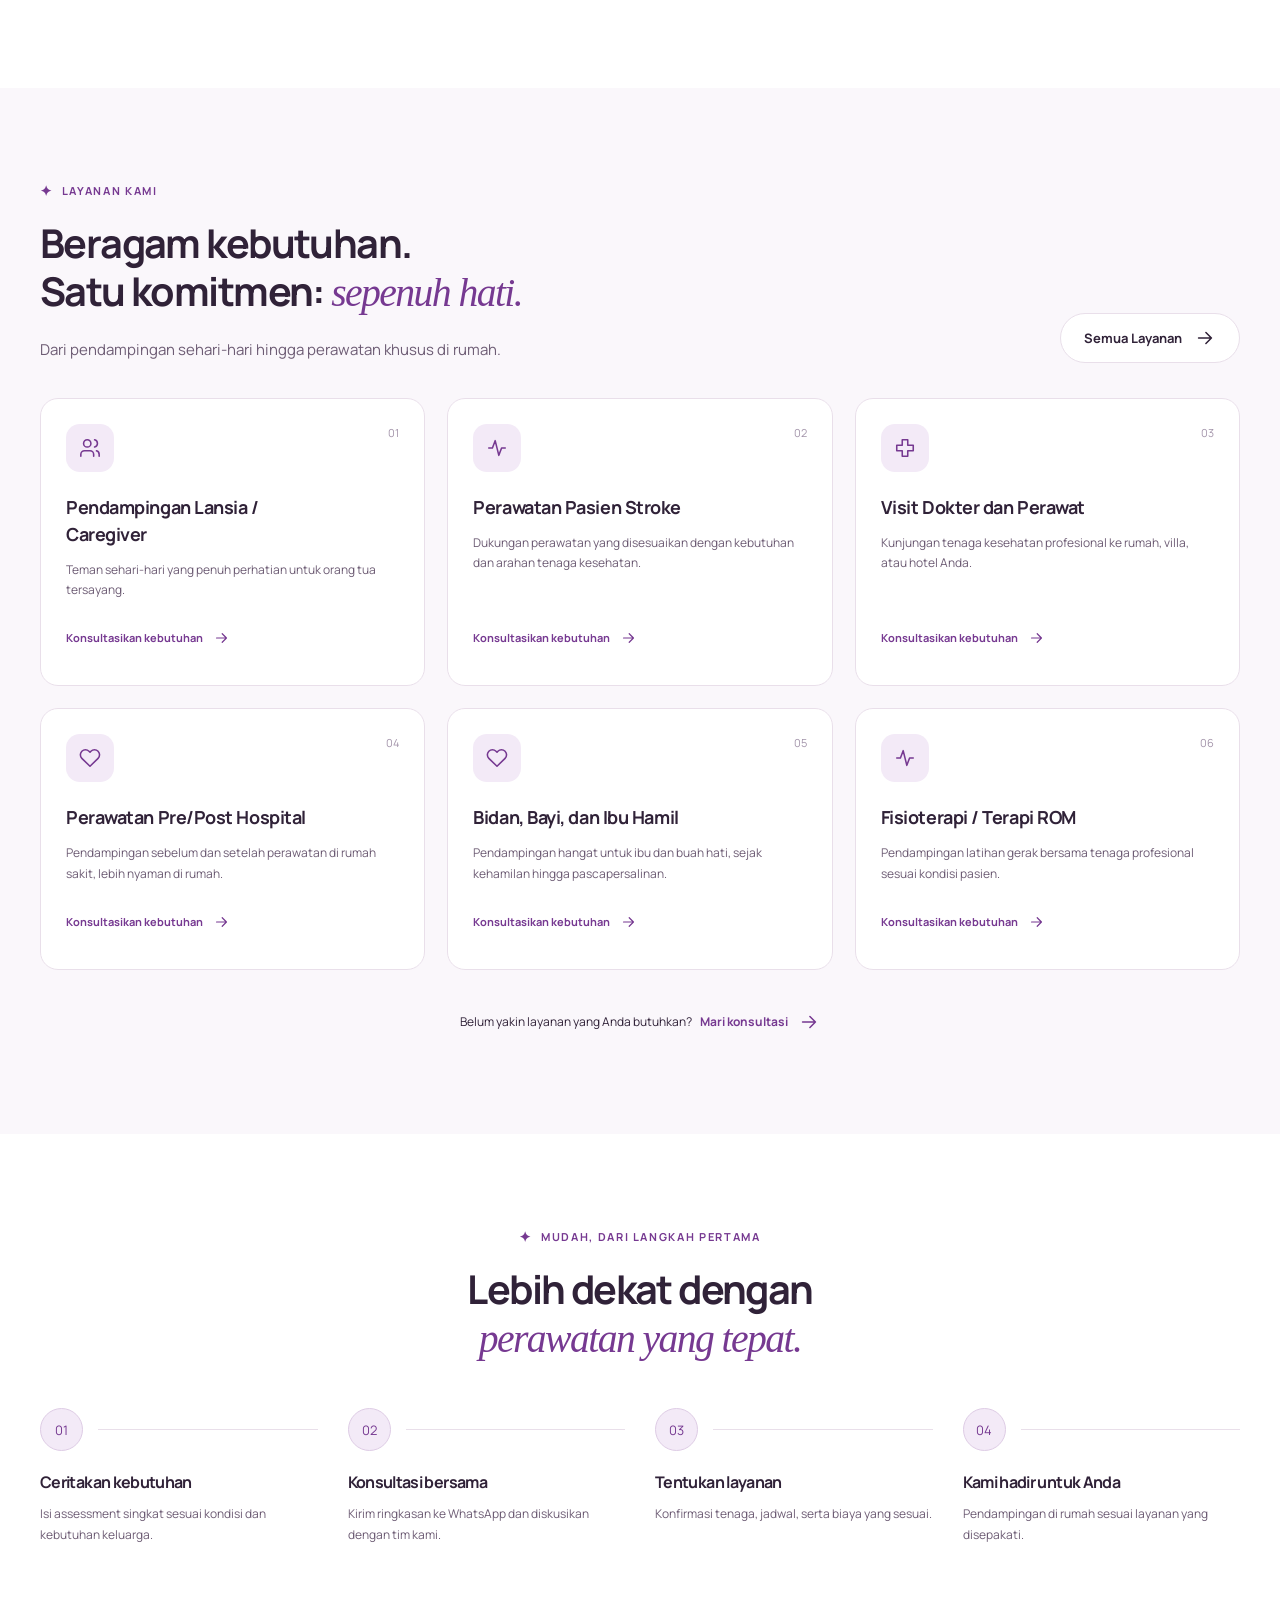
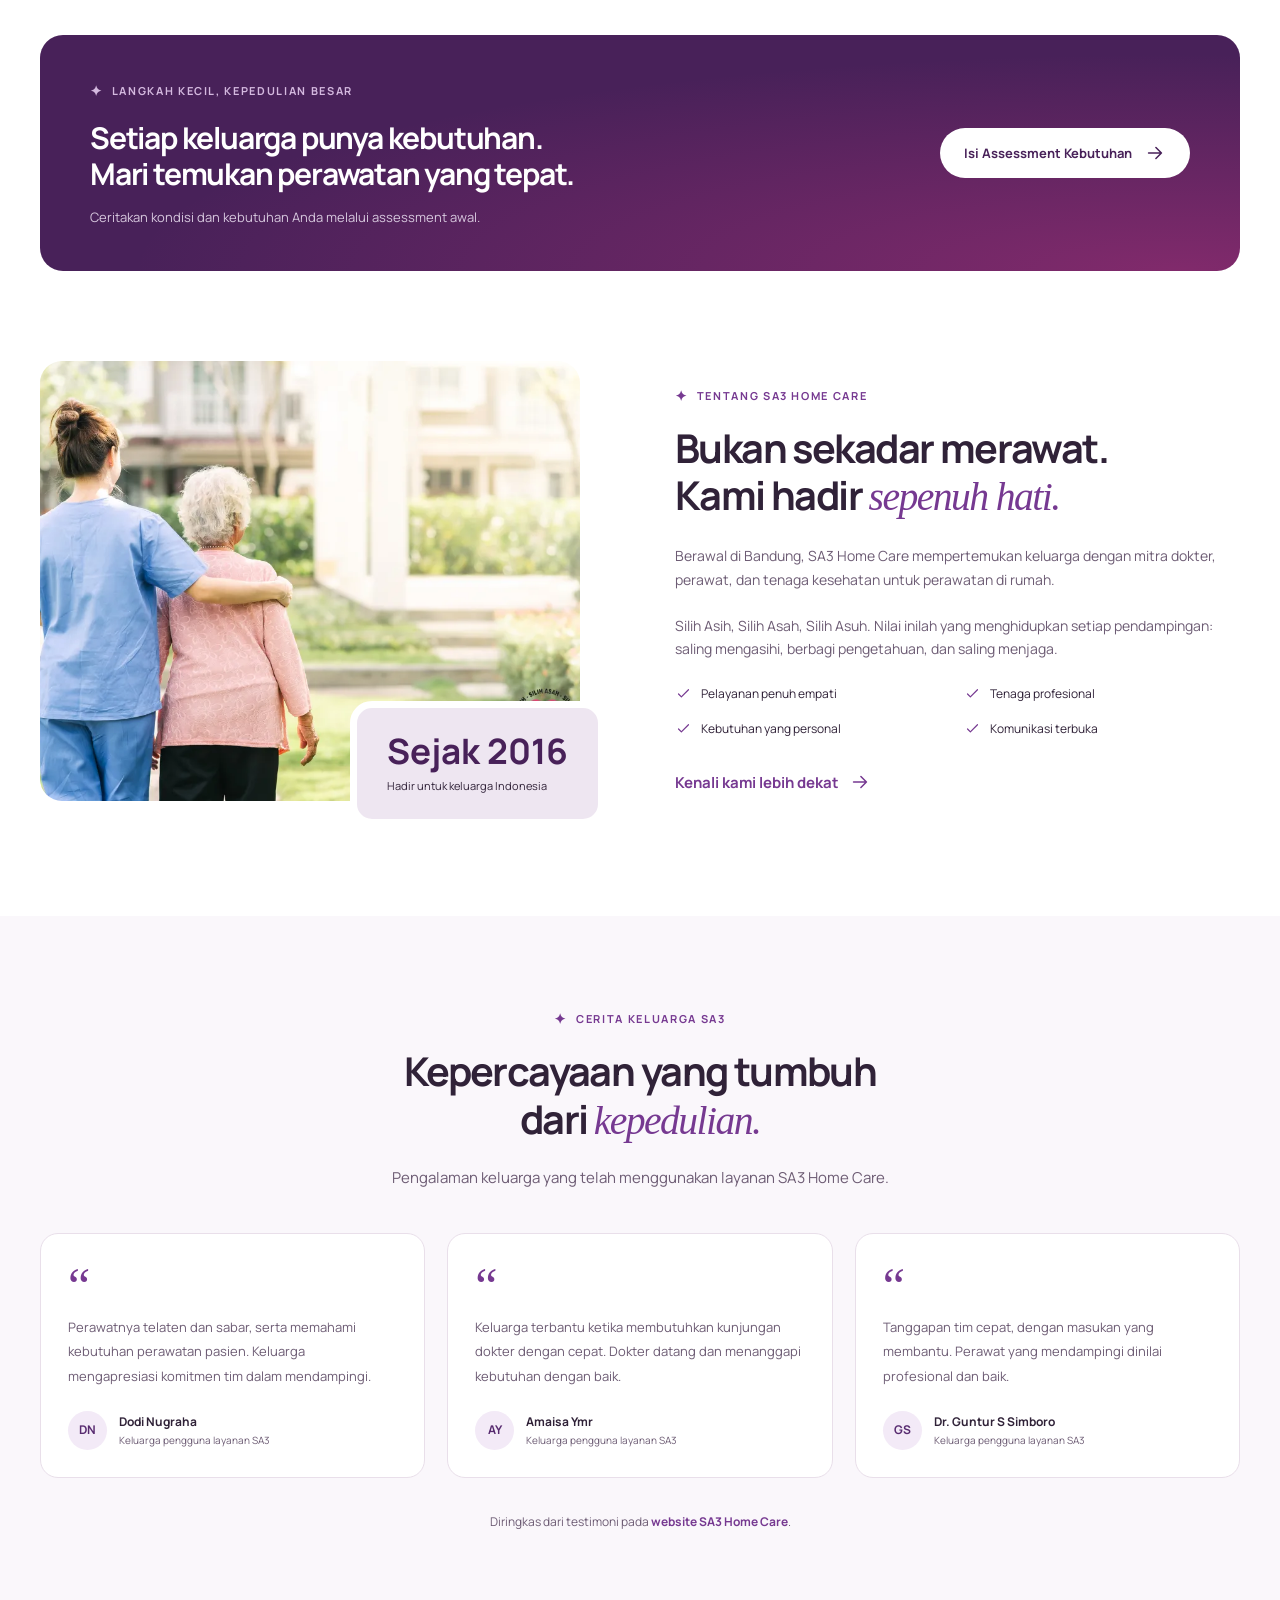
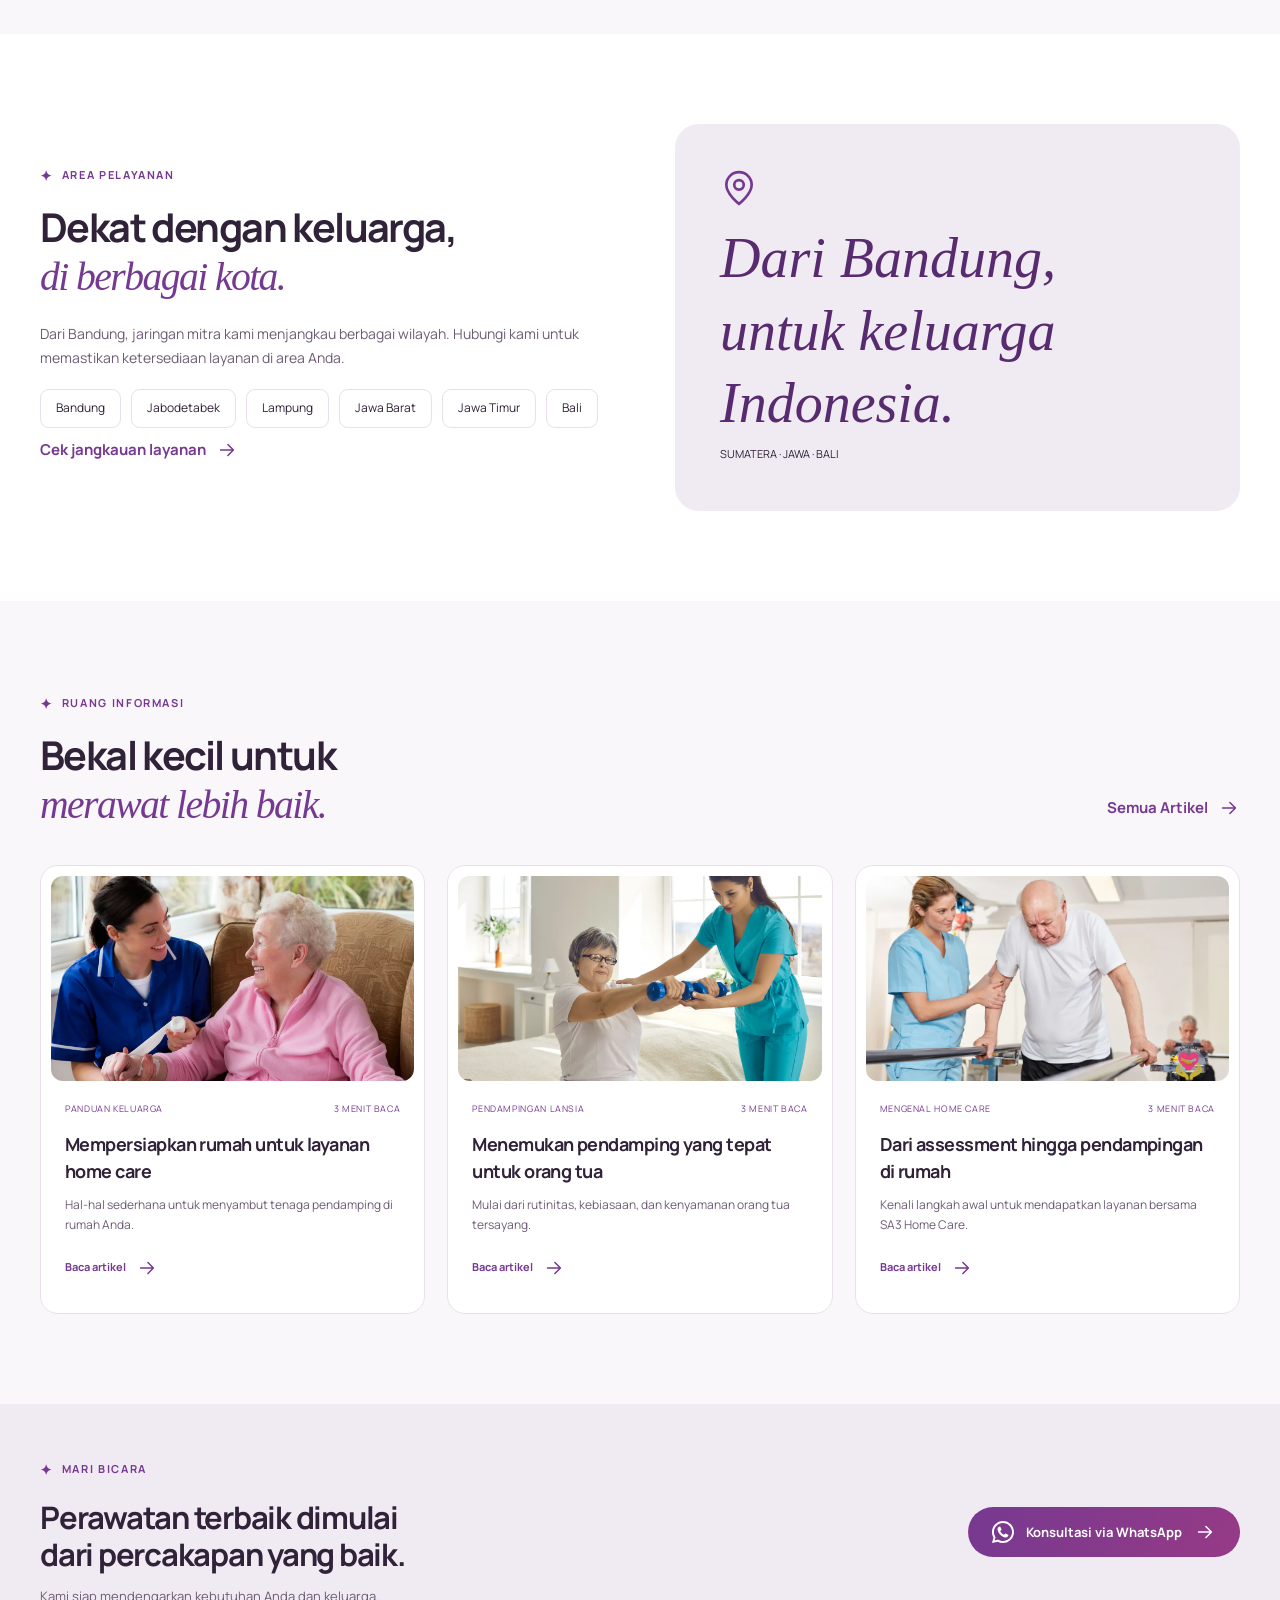
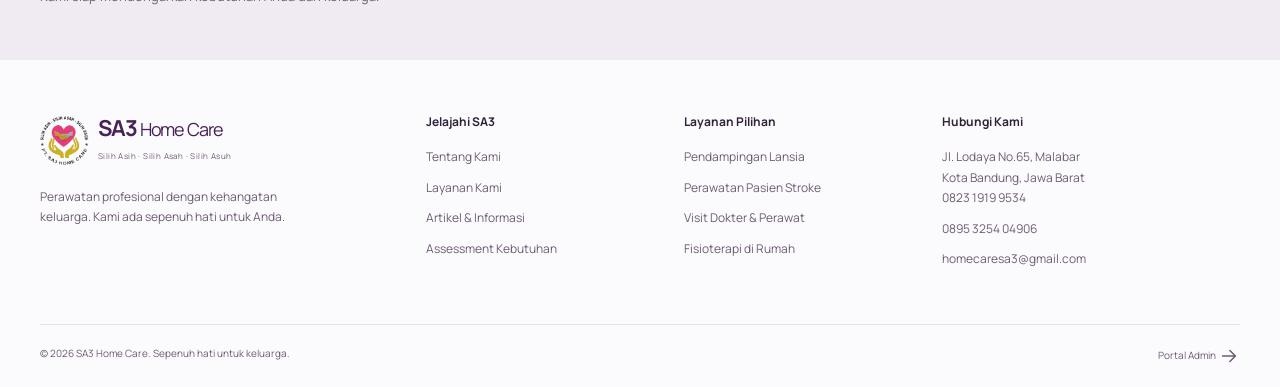
==== commit fe7055e9: "final" ====
--- a/index.html
+++ b/index.html
@@ -1,3 +1,3 @@
 <!DOCTYPE html>
-<html lang="id"><head><meta charset="utf-8"><meta name="viewport" content="width=device-width, initial-scale=1"><meta name="theme-color" content="#0b4f55"><meta name="description" content="SA3 Home Care ? layanan dokter, perawat, dan pendamping lansia di rumah. Kami Ada Sepenuh Hati Untuk Anda."><title>Beranda | SA3 Home Care</title><link rel="icon" href="assets/images/logo.png"><link rel="preload" href="assets/fonts/manrope.ttf" as="font" type="font/ttf" crossorigin><link rel="stylesheet" href="assets/vendor/aos/aos.css"><link rel="stylesheet" href="css/reset.css"><link rel="stylesheet" href="css/tokens.css"><link rel="stylesheet" href="css/base.css"><link rel="stylesheet" href="css/components.css"><link rel="stylesheet" href="css/public.css"><link rel="stylesheet" href="css/responsive.css"></head>
-<body data-page="index" class="public-page"><a class="skip-link" href="#main-content">Lewati ke konten</a><div id="site-header"></div><main id="main-content"><div class="loading-state">Memuat SA3 Home Care?</div></main><div id="site-footer"></div><noscript><p class="noscript">Aktifkan JavaScript untuk menggunakan website dan assessment SA3 Home Care. Hubungi 0823 1919 9534 untuk informasi layanan.</p></noscript><script src="assets/vendor/aos/aos.js"></script><script type="module" src="js/public.js"></script></body></html>+<html lang="id"><head><meta charset="utf-8"><meta name="viewport" content="width=device-width, initial-scale=1"><meta name="theme-color" content="#582b70"><meta name="description" content="SA3 Home Care — layanan dokter, perawat, dan pendamping lansia di rumah. Kami Ada Sepenuh Hati Untuk Anda."><title>Beranda | SA3 Home Care</title><link rel="icon" href="/assets/images/logo.png"><link rel="preload" href="/assets/fonts/manrope.ttf" as="font" type="font/ttf" crossorigin><link rel="stylesheet" href="/assets/vendor/aos/aos.css"><link rel="stylesheet" href="/css/reset.css"><link rel="stylesheet" href="/css/tokens.css"><link rel="stylesheet" href="/css/base.css"><link rel="stylesheet" href="/css/components.css"><link rel="stylesheet" href="/css/public.css"><link rel="stylesheet" href="/css/responsive.css"><link rel="stylesheet" href="/css/navigation.css"></head>
+<body data-page="index" class="public-page"><a class="skip-link" href="#main-content">Lewati ke konten</a><div id="site-header"></div><main id="main-content"><div class="loading-state">Memuat SA3 Home Care…</div></main><div id="site-footer"></div><noscript><p class="noscript">Aktifkan JavaScript untuk menggunakan website dan assessment SA3 Home Care. Hubungi 0823 1919 9534 untuk informasi layanan.</p></noscript><script src="/assets/vendor/aos/aos.js"></script><script type="module" src="/js/public.js"></script></body></html>
--- a/css/tokens.css
+++ b/css/tokens.css
@@ -1,3 +1,3 @@
 @font-face{font-family:Manrope;src:url('../assets/fonts/manrope.ttf') format('truetype');font-weight:400;font-display:swap}
 @font-face{font-family:Manrope;src:url('../assets/fonts/manrope-bold.ttf') format('truetype');font-weight:600 800;font-display:swap}
-:root{--brand-900:#0b4f55;--brand-800:#0e6269;--brand-700:#0f7a81;--brand-600:#15959a;--brand-100:#e7f5f4;--accent-500:#62b66f;--ink-900:#122b31;--ink-700:#52676c;--surface:#fff;--surface-soft:#f5f9f8;--border:#dde8e8;--danger:#c64545;--warning:#996014;--success:#198754;--radius:22px;--shadow:0 12px 40px #193f4710;--max-width:1200px}
+:root{--brand-900:#482159;--brand-800:#582b70;--brand-700:#763991;--brand-600:#9751ac;--brand-100:#f3eaf7;--accent-500:#df398a;--ink-900:#302238;--ink-700:#6d5c74;--surface:#fff;--surface-soft:#faf7fb;--border:#e9dfea;--danger:#c64545;--warning:#996014;--success:#198754;--radius:22px;--shadow:0 12px 40px #39194710;--max-width:1200px}
--- a/css/base.css
+++ b/css/base.css
@@ -1,6 +1,6 @@
 html{scroll-behavior:smooth;scroll-padding-top:110px}
 body{font-family:Manrope,Arial,sans-serif;font-size:15px;line-height:1.7;color:var(--ink-900);background:var(--surface)}
-::selection{background:#c4e7de}
+::selection{background:#ddc4e7}
 h1,h2,h3,h4{line-height:1.2;letter-spacing:-.04em}
 h1{font-size:clamp(38px,4.4vw,65px);font-weight:600}
 h2{font-size:clamp(30px,3.1vw,43px);font-weight:600}
--- a/css/components.css
+++ b/css/components.css
@@ -2,7 +2,7 @@
 .btn:hover{background:var(--brand-900);transform:translateY(-2px)}
 .btn:active{transform:translateY(0)}
 .btn-white{background:#fff;color:var(--brand-900)}
-.btn-white:hover{background:#e7f5f4}
+.btn-white:hover{background:#f1e7f5}
 .btn-outline{background:transparent;border-color:#ffffff65;color:#fff}
 .btn-outline:hover{background:#ffffff18}
 .btn-light{background:#fff;border-color:var(--border);color:var(--ink-900)}
@@ -15,7 +15,7 @@
 .icon-box{width:48px;height:48px;border-radius:14px;background:var(--brand-100);color:var(--brand-700);display:grid;place-items:center;margin-bottom:20px}
 .tag{display:inline-flex;padding:5px 12px;background:var(--brand-100);border-radius:50px;font-size:11px;color:var(--brand-800);font-weight:700}
 .form-field{display:flex;flex-direction:column;gap:8px;font-size:13px;font-weight:700;min-width:0}
-.form-field input,.form-field select,.form-field textarea,.input{border:1px solid #d4e1df;background:white;border-radius:10px;padding:12px 14px;min-height:48px;color:var(--ink-900);width:100%;font-size:16px;font-weight:400}
+.form-field input,.form-field select,.form-field textarea,.input{border:1px solid #ddd4e1;background:white;border-radius:10px;padding:12px 14px;min-height:48px;color:var(--ink-900);width:100%;font-size:16px;font-weight:400}
 .form-field textarea{min-height:108px;resize:vertical}
 .form-field input:focus,.form-field select:focus,.form-field textarea:focus{outline:2px solid var(--brand-600);outline-offset:1px}
 .form-field small{font-weight:400;color:var(--ink-700);font-size:12px}
@@ -25,15 +25,15 @@
 .check-label{display:flex;align-items:flex-start;gap:12px;cursor:pointer;font-size:14px;min-height:44px;padding:10px 0}
 .check-label input{width:19px;height:19px;flex:0 0 19px;margin:3px 0 0;accent-color:var(--brand-700)}
 .callout{display:flex;gap:12px;padding:17px 21px;border:1px solid #e8dcc5;background:#fcf8ef;border-radius:12px;font-size:12px;color:#715422;line-height:1.7}
-.callout.info{background:var(--brand-100);border-color:#cde6e3;color:var(--brand-900)}
+.callout.info{background:var(--brand-100);border-color:#dfcde6;color:var(--brand-900)}
 .toast{position:fixed;bottom:28px;left:50%;transform:translateX(-50%);padding:15px 24px;border-radius:12px;background:var(--brand-900);color:white;z-index:200;box-shadow:var(--shadow);width:max-content;max-width:calc(100% - 32px)}
 .toast.error{background:#9a3232}
 .confirm-dialog{border:0;border-radius:22px;max-width:480px;width:calc(100% - 32px);padding:32px;box-shadow:var(--shadow)}
-.confirm-dialog::backdrop{background:#0b2c3680;backdrop-filter:blur(3px)}
+.confirm-dialog::backdrop{background:#290b3680;backdrop-filter:blur(3px)}
 .confirm-dialog h2{font-size:26px}
 .confirm-dialog p{margin:15px 0 25px}
 .confirm-dialog .actions{justify-content:end;margin-top:25px}
-.status-chip{display:inline-flex;gap:6px;align-items:center;background:#e8f4f4;color:#15777b;padding:5px 10px;font-size:11px;font-weight:700;border-radius:6px;white-space:nowrap}
+.status-chip{display:inline-flex;gap:6px;align-items:center;background:#f0e8f4;color:#5c157b;padding:5px 10px;font-size:11px;font-weight:700;border-radius:6px;white-space:nowrap}
 .status-chip span{height:5px;width:5px;border-radius:50%;background:currentColor}
 .status-1{background:#eef0fd;color:#5c63b0}
 .status-2{background:#fff4de;color:#98620b}
--- a/css/public.css
+++ b/css/public.css
@@ -1,7 +1,7 @@
-.top-strip{height:33px;background:var(--brand-900);color:#e1efec;font-size:10px;letter-spacing:.03em}
+.top-strip{height:33px;background:var(--brand-900);color:#ebe1ef;font-size:10px;letter-spacing:.03em}
 .top-strip .container{display:flex;justify-content:space-between;align-items:center;height:100%}
 .top-strip a{margin-left:22px}
-.site-header{height:91px;background:#fffffffa;position:sticky;top:0;z-index:40;border-bottom:1px solid #e7eeeb;backdrop-filter:blur(12px)}
+.site-header{height:91px;background:#fffffffa;position:sticky;top:0;z-index:40;border-bottom:1px solid #ece7ee;backdrop-filter:blur(12px)}
 .navbar{height:100%;display:flex;align-items:center;justify-content:space-between;gap:25px}
 .brand{display:flex;align-items:center;gap:9px;flex-shrink:0}
 .brand img{width:49px;height:49px;object-fit:contain}
@@ -20,18 +20,18 @@
 .hero-wrap{padding:22px 24px 0}
 .hero{position:relative;isolation:isolate;min-height:605px;display:flex;align-items:center;border-radius:24px;overflow:hidden;background:var(--brand-900)}
 .hero-image{position:absolute;inset:0;width:100%;height:100%;object-fit:cover;object-position:center 45%;z-index:-2}
-.hero::after{content:'';position:absolute;inset:0;background:linear-gradient(90deg,#064e55f7 0%,#065961e8 28%,#0961698c 53%,#0a525b08 80%),linear-gradient(0deg,#064e554a,transparent 35%);z-index:-1}
+.hero::after{content:'';position:absolute;inset:0;background:linear-gradient(90deg,#3d0655f7 0%,#460661e8 28%,#4c09698c 53%,#430a5b08 80%),linear-gradient(0deg,#3d06554a,transparent 35%);z-index:-1}
 .hero .container{padding-block:65px}
 .hero-content{max-width:650px}
-.hero-badge{display:inline-flex;align-items:center;gap:9px;border:1px solid #ffffff40;background:#ffffff0e;color:#e5f4f0;border-radius:30px;padding:6px 13px;font-size:10px;letter-spacing:.035em;margin-bottom:26px}
-.hero-badge span{height:6px;width:6px;background:#a5d8a6;border-radius:50%}
+.hero-badge{display:inline-flex;align-items:center;gap:9px;border:1px solid #ffffff40;background:#ffffff0e;color:#f0e5f4;border-radius:30px;padding:6px 13px;font-size:10px;letter-spacing:.035em;margin-bottom:26px}
+.hero-badge span{height:6px;width:6px;background:#c9a5d8;border-radius:50%}
 .hero h1{font-size:clamp(38px,4.15vw,60px);color:white;line-height:1.13;letter-spacing:-.045em}
-.hero h1 em{color:#cce6d1}
-.hero p{max-width:415px;color:#e0eeec;font-size:14px;margin:23px 0 30px;line-height:1.9}
+.hero h1 em{color:#decce6}
+.hero p{max-width:415px;color:#eae0ee;font-size:14px;margin:23px 0 30px;line-height:1.9}
 .hero .btn{font-size:12px;min-height:49px}
 .hero-bottom{margin-top:39px;display:flex;align-items:center;gap:12px;color:white;font-size:10px}
 .hero-bottom .icon{width:32px;height:32px;padding:6px;border:1px solid #ffffff50;border-radius:50%}
-.hero-bottom span{display:block;color:#d0e1de;font-size:9px}
+.hero-bottom span{display:block;color:#dcd0e1;font-size:9px}
 .hero-note{position:absolute;right:38px;bottom:35px;background:#ffffffec;backdrop-filter:blur(12px);padding:17px 22px;border-radius:15px;display:flex;align-items:center;gap:14px;box-shadow:var(--shadow)}
 .hero-note .icon-box{margin:0;width:39px;height:39px;border-radius:50%}
 .hero-note strong{display:block;font-size:12px}
@@ -44,7 +44,7 @@
 .trust-item small{display:block;font-size:10px;color:var(--ink-700)}
 .why-visual{height:405px;position:relative;border-radius:22px;overflow:hidden;display:flex;align-items:end;padding:22px}
 .why-visual>img{position:absolute;inset:0;width:100%;height:100%;object-fit:cover;object-position:center 55%}
-.why-visual::after{content:'';position:absolute;inset:0;background:linear-gradient(0deg,#064b55bb,transparent 80%)}
+.why-visual::after{content:'';position:absolute;inset:0;background:linear-gradient(0deg,#3d0655bb,transparent 80%)}
 .why-cards{position:relative;z-index:1;display:grid;grid-template-columns:repeat(3,1fr);gap:15px;width:100%}
 .why-cards .card{padding:22px;border:0;border-radius:14px}
 .why-cards .icon-box{width:37px;height:37px;border-radius:8px;margin-bottom:12px}
@@ -53,7 +53,7 @@
 .service-card{display:flex;flex-direction:column;padding:25px;border-radius:18px;background:#fff;border:1px solid var(--border);transition:box-shadow .2s,transform .2s}
 .service-card:hover{transform:translateY(-4px);box-shadow:var(--shadow)}
 .service-card .service-top{display:flex;justify-content:space-between;align-items:start}
-.service-card .service-no{font-size:11px;color:#94aaa9}
+.service-card .service-no{font-size:11px;color:#a394aa}
 .service-card h3{font-size:18px;margin:2px 0 12px;max-width:270px;line-height:1.5;letter-spacing:-.025em}
 .service-card p{font-size:12px;flex:1}
 .service-card .text-link{margin-top:16px;font-size:11px}
@@ -61,19 +61,19 @@
 .service-footer{display:flex;justify-content:center;gap:8px;align-items:center;flex-wrap:wrap;margin-top:30px;font-size:12px}
 .steps{display:grid;grid-template-columns:repeat(4,1fr);gap:30px;margin-top:45px}
 .step-number{display:flex;align-items:center;gap:15px;margin-bottom:22px}
-.step-number span{display:grid;place-items:center;width:43px;height:43px;background:var(--brand-100);border:1px solid #cce5e0;border-radius:50%;font-size:13px;color:var(--brand-700);flex-shrink:0}
+.step-number span{display:grid;place-items:center;width:43px;height:43px;background:var(--brand-100);border:1px solid #decce5;border-radius:50%;font-size:13px;color:var(--brand-700);flex-shrink:0}
 .step-number::after{content:'';height:1px;flex:1;background:var(--border)}
 .steps h3{font-size:16px;margin-bottom:12px}
 .steps p{font-size:12px}
-.cta-banner{border-radius:23px;background:radial-gradient(ellipse at 90% 100%,#43897f55,transparent 60%),var(--brand-900);color:white;display:flex;align-items:center;justify-content:space-between;gap:35px;padding:43px 50px;position:relative;overflow:hidden}
+.cta-banner{border-radius:23px;background:radial-gradient(ellipse at 90% 100%,#74438955,transparent 60%),var(--brand-900);color:white;display:flex;align-items:center;justify-content:space-between;gap:35px;padding:43px 50px;position:relative;overflow:hidden}
 .cta-banner h2{font-size:30px;max-width:530px}
-.cta-banner p{color:#c8dedb;font-size:13px;margin-top:14px}
-.cta-banner .eyebrow{color:#b9dfcd}
+.cta-banner p{color:#d7c8de;font-size:13px;margin-top:14px}
+.cta-banner .eyebrow{color:#d4b9df}
 .cta-banner .btn{flex-shrink:0}
 .about-grid{display:grid;grid-template-columns:1fr 1fr;gap:70px;align-items:center}
 .about-photo{position:relative;padding:0 25px 25px 0}
 .about-photo>img{width:100%;height:440px;object-fit:cover;border-radius:22px}
-.about-label{position:absolute;bottom:0;right:0;background:#e6f1e9;border:7px solid white;border-radius:22px;padding:22px 30px}
+.about-label{position:absolute;bottom:0;right:0;background:#eee6f1;border:7px solid white;border-radius:22px;padding:22px 30px}
 .about-label strong{font-size:35px;color:var(--brand-900);display:block;line-height:1.2}
 .about-label small{font-size:11px}
 .about-copy>p{margin:22px 0;font-size:14px}
@@ -91,7 +91,7 @@
 .coverage p{margin:20px 0;font-size:14px}
 .area-tags{display:flex;gap:10px;flex-wrap:wrap}
 .area-tags span{border:1px solid var(--border);padding:8px 15px;border-radius:9px;font-size:12px}
-.coverage-art{background:#eaf2ec;border-radius:24px;padding:45px;position:relative;overflow:hidden}
+.coverage-art{background:#f0eaf2;border-radius:24px;padding:45px;position:relative;overflow:hidden}
 .coverage-art .island{font-family:Georgia,serif;font-style:italic;font-size:56px;color:var(--brand-800);line-height:1.3}
 .coverage-art small{font-size:11px}
 .coverage-art .icon{width:38px;height:38px;margin-bottom:15px;color:var(--brand-700)}
@@ -102,11 +102,11 @@
 .blog-card h3{font-size:18px;line-height:1.5;letter-spacing:-.03em}
 .blog-card p{font-size:12px;margin-top:10px}
 .blog-card .text-link{font-size:11px;margin-top:10px}
-.contact-band{background:#eaf3ef;padding:53px 0}
+.contact-band{background:#f0eaf3;padding:53px 0}
 .contact-band .container{display:flex;align-items:center;justify-content:space-between;gap:30px}
 .contact-band h2{font-size:31px}
 .contact-band p{font-size:13px;margin-top:12px}
-.footer{background:#fafcfb;padding:55px 0 0}
+.footer{background:#fbfafc;padding:55px 0 0}
 .footer-grid{display:grid;grid-template-columns:1.6fr 1fr 1fr 1.4fr;gap:45px;padding-bottom:45px}
 .footer-brand p{font-size:12px;margin-top:20px;max-width:260px}
 .footer h3{font-size:12px;letter-spacing:0;margin-bottom:18px}
@@ -115,7 +115,7 @@
 .footer p{font-size:12px}
 .footer-bottom{border-top:1px solid var(--border);padding:20px 0;display:flex;justify-content:space-between;font-size:10px;color:var(--ink-700)}
 .footer-bottom a{font-size:10px!important;margin:0!important}
-.floating-wa{position:fixed;bottom:22px;right:24px;z-index:35;background:var(--brand-700);border:4px solid #fff;border-radius:50%;width:57px;height:57px;display:grid;place-items:center;color:white;box-shadow:0 5px 25px #093e4933}
+.floating-wa{position:fixed;bottom:22px;right:24px;z-index:35;background:var(--brand-700);border:4px solid #fff;border-radius:50%;width:57px;height:57px;display:grid;place-items:center;color:white;box-shadow:0 5px 25px #36094933}
 .floating-wa:hover{background:var(--brand-900);transform:translateY(-3px)}
 .page-hero{text-align:center;background:var(--surface-soft);padding:65px 24px}
 .page-hero h1{font-size:46px}
--- a/css/responsive.css
+++ b/css/responsive.css
@@ -34,7 +34,7 @@
 .hero-note small{font-size:9px}
 .hero-note .icon-box{width:31px;height:31px}
 .hero{min-height:580px}
-.hero::after{background:linear-gradient(90deg,#064e55f5 0%,#065961dd 35%,#09616970 70%,#0a525b25)}
+.hero::after{background:linear-gradient(90deg,#3d0655f5 0%,#460661dd 35%,#4c096970 70%,#430a5b25)}
 .trust-item{gap:9px}
 .trust-item strong{font-size:11px}
 .trust-item small{font-size:9px}
@@ -62,7 +62,7 @@
 .admin-body{margin:0}
 .admin-topbar{padding:0 25px;height:72px}
 .admin-breadcrumb{margin-right:auto}
-.drawer-backdrop.is-open{display:block;position:fixed;inset:0;z-index:50;border:0;background:#0a283b66}
+.drawer-backdrop.is-open{display:block;position:fixed;inset:0;z-index:50;border:0;background:#2c0a3b66}
 .drawer-open{overflow:hidden}
 .kpi-grid{grid-template-columns:repeat(4,1fr)}
 .login-visual{padding:35px}
@@ -88,7 +88,7 @@
 .hero .container{padding-top:36px;padding-bottom:220px;width:calc(100% - 42px)}
 .hero h1{font-size:clamp(35px,7.8vw,53px);line-height:1.14}
 .hero-image{object-position:65% center}
-.hero::after{background:linear-gradient(180deg,#064e55f5 0%,#065961eb 30%,#09616970 65%,#0a525b20)}
+.hero::after{background:linear-gradient(180deg,#3d0655f5 0%,#460661eb 30%,#4c096970 65%,#430a5b20)}
 .hero p{font-size:13px;max-width:370px;margin:20px 0 24px}
 .hero-badge{font-size:8px;margin-bottom:23px;padding:5px 10px}
 .hero .actions{gap:9px}
@@ -109,7 +109,7 @@
 h2{font-size:32px}
 .why-visual{height:auto;min-height:670px;padding:15px;align-items:end}
 .why-visual>img{object-position:55% top;height:330px}
-.why-visual::after{background:linear-gradient(0deg,#0b4f55 50%,transparent 90%)}
+.why-visual::after{background:linear-gradient(0deg,#3f0b55 50%,transparent 90%)}
 .why-cards{grid-template-columns:1fr;gap:10px;padding-top:250px}
 .why-cards .card{padding:18px 19px;display:grid;grid-template-columns:36px 1fr;gap:0 12px}
 .why-cards .icon-box{grid-row:1/3;margin:0;width:34px;height:34px}
@@ -163,11 +163,11 @@
 .wizard-sidebar{background:transparent;padding:0;color:var(--ink-900);border-radius:0}
 .wizard-sidebar h2,.wizard-help{display:none}
 .wizard-steps{display:grid;grid-template-columns:repeat(6,1fr);gap:4px}
-.wizard-steps li{flex-direction:column;gap:7px;font-size:8px;margin:0;color:#798b8b;text-align:center}
+.wizard-steps li{flex-direction:column;gap:7px;font-size:8px;margin:0;color:#86798b;text-align:center}
 .wizard-steps li.current{color:var(--brand-900)}
 .wizard-steps li span{border-color:var(--border);color:var(--ink-700);background:white}
 .wizard-steps li.current span{background:var(--brand-700);color:white;border-color:var(--brand-700)}
-.wizard-steps li.done span{background:#dceee6;color:var(--brand-700);border-color:#dceee6}
+.wizard-steps li.done span{background:#e9dcee;color:var(--brand-700);border-color:#e9dcee}
 .form-card{padding:23px 19px;border-radius:15px}
 .form-card h2{font-size:23px}
 .form-card .grid-2{gap:19px}
--- a/css/navigation.css
+++ b/css/navigation.css
@@ -0,0 +1,81 @@
+/* Native dialog makes the rest of the page inert and contains keyboard focus. */
+.mobile-menu-open { overflow: hidden; }
+.mobile-nav-dialog {
+  position: fixed;
+  inset: 0 0 0 auto;
+  margin: 0;
+  border: 0;
+  width: min(390px, 90vw);
+  max-width: none;
+  height: 100dvh;
+  max-height: none;
+  padding: 0;
+  overflow-y: auto;
+  overscroll-behavior: contain;
+  background: #fff;
+  color: var(--ink-900);
+  box-shadow: -20px 0 70px #30223825;
+  transform: translateX(102%);
+  opacity: 0;
+  transition: transform .3s cubic-bezier(.22,.8,.25,1), opacity .3s ease;
+}
+.mobile-nav-dialog[open] { display: flex; flex-direction: column; }
+.mobile-nav-dialog.is-open { transform: translateX(0); opacity: 1; }
+.mobile-nav-dialog::backdrop { background: #23102f75; backdrop-filter: blur(5px); }
+.mobile-nav-head { padding: 23px 20px; display: flex; align-items: center; justify-content: space-between; gap: 8px; border-bottom: 1px solid var(--border); }
+.mobile-nav-head .brand { gap: 6px; }
+.mobile-nav-head .brand img { width: 37px; height: 37px; }
+.mobile-nav-head .brand strong { font-size: 19px; }
+.mobile-nav-head .brand strong span { font-size: 14px; }
+.mobile-nav-head .brand small { font-size: 6px; }
+.mobile-nav-close { flex-shrink: 0; border: 0; background: var(--surface-soft); border-radius: 50%; }
+.mobile-nav-intro { padding: 25px 25px 18px; background: linear-gradient(125deg,#fcf6fb,#f4edf8); }
+.mobile-nav-intro .eyebrow { font-size: 9px; color: var(--brand-700); margin-bottom: 10px; }
+.mobile-nav-intro h2 { font-size: 30px; line-height: 1.15; }
+.mobile-nav-intro h2 em { color: #b82d70; }
+.mobile-nav-intro p { font-size: 11px; margin-top: 12px; }
+.mobile-nav-links { display: grid; gap: 5px; padding: 18px; }
+.mobile-nav-links a { display: flex; align-items: center; gap: 13px; padding: 12px; min-height: 54px; font-size: 14px; font-weight: 600; border-radius: 13px; transition: background .2s, color .2s; }
+.mobile-nav-links a:hover { background: var(--surface-soft); }
+.mobile-nav-links a[aria-current=page] { color: var(--brand-800); background: linear-gradient(100deg,#f0e4f6,#fdf0f7); }
+.mobile-nav-links a>.icon { margin-left: auto; width: 17px; height: 17px; color: #9e84a7; }
+.mobile-nav-icon { width: 30px; height: 30px; display: grid; place-items: center; color: var(--brand-700); }
+.mobile-nav-icon .icon { width: 21px; height: 21px; }
+.mobile-nav-bottom { margin-top: auto; padding: 0 22px max(23px,env(safe-area-inset-bottom)); }
+.mobile-nav-care { padding: 20px; border: 1px solid #ecdfed; border-radius: 17px; background: linear-gradient(135deg,#f9f2fb,#fff3f8); }
+.mobile-nav-care .icon-box { width: 34px; height: 34px; background: #f9deed; color: #bb337b; margin-bottom: 12px; }
+.mobile-nav-care strong { display: block; font-size: 14px; }
+.mobile-nav-care p { font-size: 11px; margin: 7px 0 15px; }
+.mobile-nav-care .btn { width: 100%; font-size: 11px; padding-inline: 10px; }
+.mobile-nav-care .btn .icon { width: 17px; }
+.mobile-nav-whatsapp { display: flex; justify-content: center; align-items: center; gap: 10px; min-height: 50px; font-size: 12px; margin-top: 12px; color: var(--ink-900); }
+.mobile-nav-whatsapp>.icon:last-child { width: 15px; }
+.mobile-nav-bottom>small { display: block; text-align: center; font-size: 9px; color: var(--ink-700); }
+.mobile-nav-whatsapp .whatsapp-icon,.nav-phone .whatsapp-icon { width: 27px; height: 27px; }
+.whatsapp-icon { object-fit: contain; flex-shrink: 0; }
+.floating-wa { background: #fff; }
+.floating-wa:hover { background: #f7f7f7; }
+.floating-wa .whatsapp-icon { width: 36px; height: 36px; }
+.hero-badge span { background: #f091c0; }
+.hero h1 em { color: #f5c9e0; }
+.cta-banner { background: radial-gradient(ellipse at 95% 100%,#df398a60,transparent 65%),var(--brand-900); }
+.btn:not(.btn-white,.btn-light,.btn-outline,.btn-danger) { background: linear-gradient(110deg,var(--brand-700),#963a86); }
+.btn:not(.btn-white,.btn-light,.btn-outline,.btn-danger):hover { background: var(--brand-900); }
+.admin-sidebar-close { display: none; }
+@media(max-width:1023px) {
+  .nav-links,.nav-links.is-open { display: none; }
+  .menu-toggle { border-color: var(--border); color: var(--brand-800); background: #fcf9fd; }
+  .admin-sidebar { left: auto; right: 0; transform: translateX(102%); transition: transform .3s cubic-bezier(.22,.8,.25,1); border-right: 0; border-left: 1px solid var(--border); width: min(320px,90vw); box-shadow: -15px 0 60px #30223820; padding-top: 75px; }
+  .admin-sidebar.is-open { transform: translateX(0); }
+  .admin-sidebar-close { display: grid; position: absolute; top: 18px; right: 20px; border-radius: 50%; }
+  .drawer-backdrop.is-open { background: #23102f75; backdrop-filter: blur(4px); }
+}
+@media(max-width:359px) {
+  .mobile-nav-head { padding: 18px 13px; }
+  .mobile-nav-head .brand img { width: 33px; height: 33px; }
+  .mobile-nav-head .brand strong { font-size: 17px; }
+  .mobile-nav-head .brand strong span { font-size: 12px; }
+  .mobile-nav-intro { padding: 22px 20px 17px; }
+  .mobile-nav-bottom { padding-inline: 17px; }
+}
+@media(prefers-reduced-motion:reduce) { .mobile-nav-dialog,.admin-sidebar { transition: none; } }
